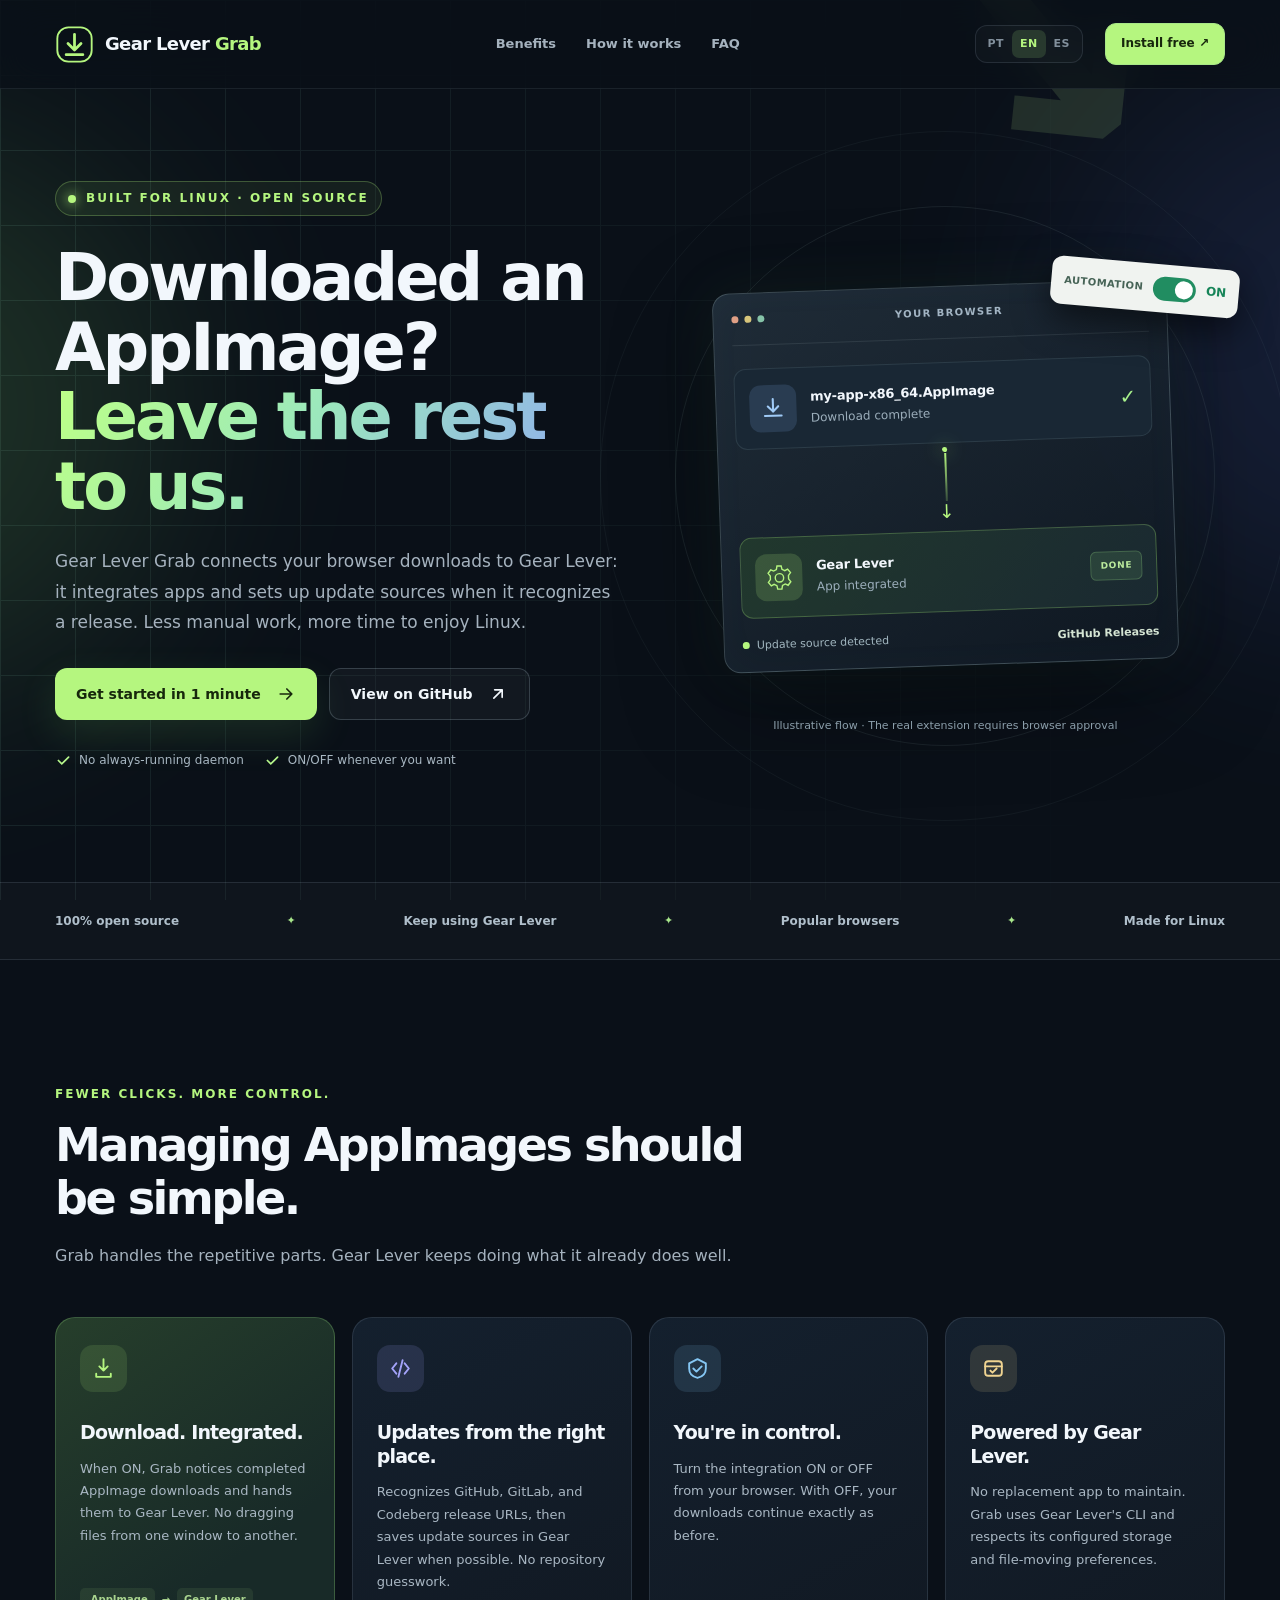
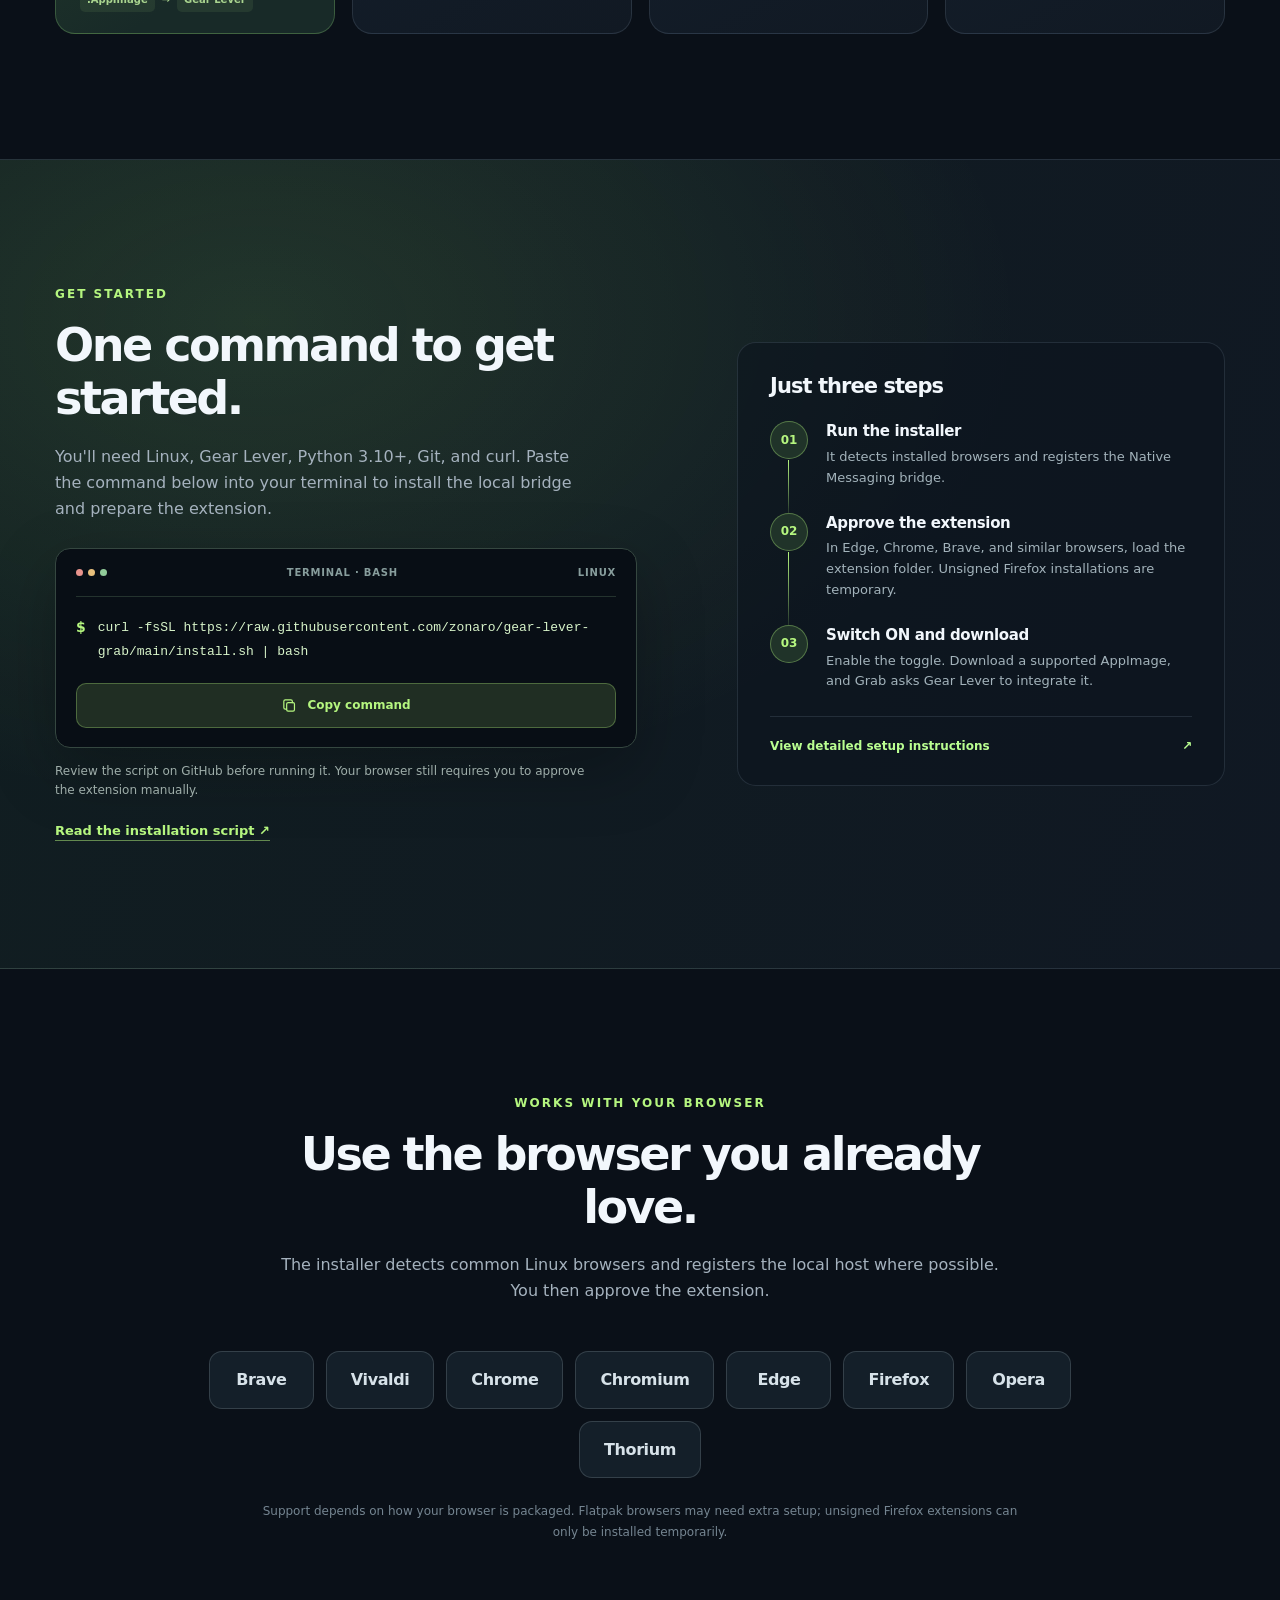
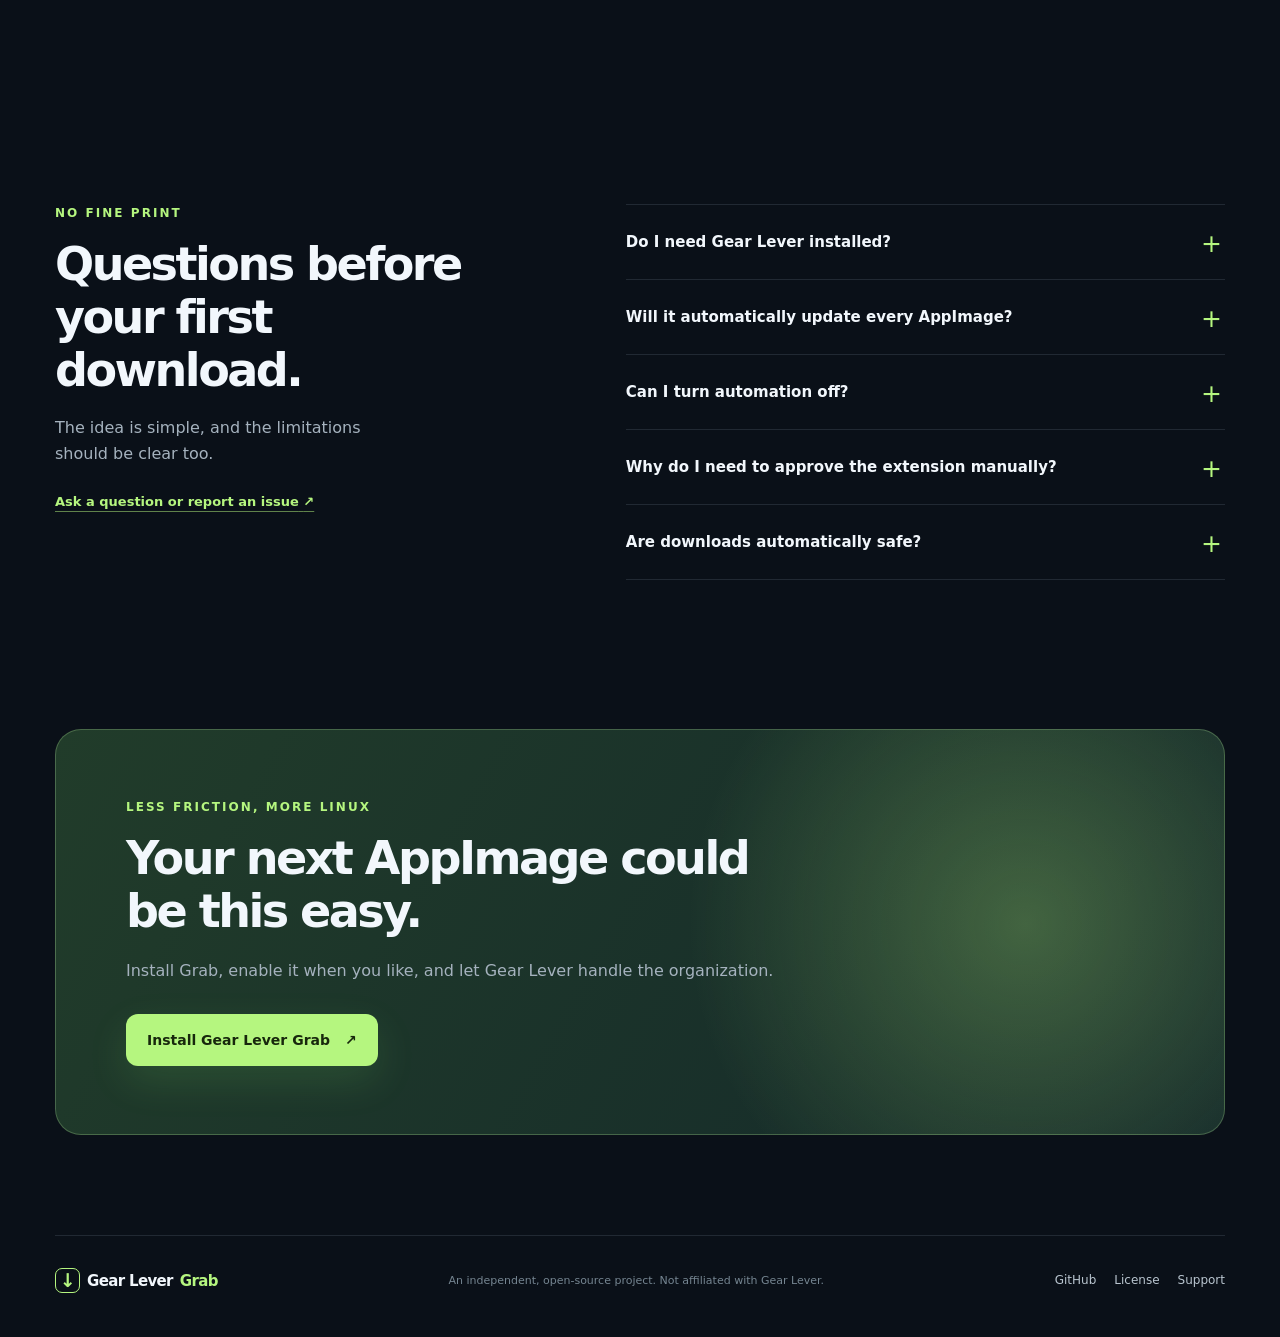
==== docs/index.html @ ebf97e45 "feat(docs): add conversion-focused trilingual landing with vanilla i18n" ====
<!doctype html>
<html lang="pt-BR">
<head>
  <meta charset="utf-8">
  <meta name="viewport" content="width=device-width, initial-scale=1">
  <meta name="theme-color" content="#0a1018">
  <meta name="color-scheme" content="dark">
  <meta name="description" content="Baixe AppImages pelo navegador e integre-as automaticamente ao Gear Lever. Fontes de atualização GitHub, GitLab e Codeberg quando identificadas. Linux, código aberto e controle ON/OFF.">
  <meta property="og:type" content="website">
  <meta property="og:site_name" content="Gear Lever Grab">
  <meta property="og:title" content="Gear Lever Grab — do download à atualização">
  <meta property="og:description" content="Seu navegador e o Gear Lever trabalhando juntos. Instale com um comando e controle a automação com ON/OFF.">
  <meta property="og:url" content="https://zonaro.github.io/gear-lever-grab/">
  <meta name="twitter:card" content="summary">
  <link rel="canonical" href="https://zonaro.github.io/gear-lever-grab/">
  <link rel="alternate" hreflang="pt-BR" href="https://zonaro.github.io/gear-lever-grab/?lang=pt-BR">
  <link rel="alternate" hreflang="en" href="https://zonaro.github.io/gear-lever-grab/?lang=en">
  <link rel="alternate" hreflang="es" href="https://zonaro.github.io/gear-lever-grab/?lang=es">
  <link rel="alternate" hreflang="x-default" href="https://zonaro.github.io/gear-lever-grab/">
  <link rel="icon" href="./assets/favicon.svg" type="image/svg+xml">
  <link rel="stylesheet" href="./assets/styles.css">
  <script defer src="./assets/i18n.js"></script>
  <script defer src="./assets/main.js"></script>
  <title>Gear Lever Grab — do download à atualização</title>
</head>
<body>
  <a class="skip-link" href="#content" data-i18n="a11y.skip">Pular para o conteúdo</a>
  <div class="ambient ambient-one" aria-hidden="true"></div>
  <div class="ambient ambient-two" aria-hidden="true"></div>

  <header class="site-header">
    <div class="shell header-inner">
      <a class="brand" href="#top" aria-label="Gear Lever Grab">
        <span class="brand-mark" aria-hidden="true">
          <svg viewBox="0 0 42 42" fill="none" focusable="false"><rect x="2.5" y="2.5" width="37" height="37" rx="12" stroke="currentColor" stroke-width="2"/><path d="M21 10v17m0 0-7-7m7 7 7-7M12 32h18" stroke="currentColor" stroke-width="3" stroke-linecap="round" stroke-linejoin="round"/></svg>
        </span>
        <span>Gear Lever <strong>Grab</strong></span>
      </a>
      <nav class="desktop-nav" aria-label="Principal" data-i18n-aria="a11y.nav">
        <a href="#benefits" data-i18n="nav.benefits">Benefícios</a>
        <a href="#how" data-i18n="nav.how">Como funciona</a>
        <a href="#faq" data-i18n="nav.faq">Dúvidas</a>
      </nav>
      <div class="header-actions">
        <div class="languages" role="group" aria-label="Idioma" data-i18n-aria="a11y.language">
          <button type="button" data-lang="pt-BR" aria-pressed="true">PT</button>
          <button type="button" data-lang="en" aria-pressed="false">EN</button>
          <button type="button" data-lang="es" aria-pressed="false">ES</button>
        </div>
        <a class="nav-cta" href="#install"><span data-i18n="nav.install">Instalar grátis</span><span aria-hidden="true"> ↗</span></a>
      </div>
    </div>
  </header>

  <main id="content">
    <section class="hero shell" id="top" aria-labelledby="hero-title">
      <div class="hero-copy">
        <div class="eyebrow"><span class="signal" aria-hidden="true"></span><span data-i18n="hero.eyebrow">FEITO PARA LINUX · CÓDIGO ABERTO</span></div>
        <h1 id="hero-title"><span data-i18n="hero.line1">Baixou uma AppImage?</span><span class="gradient-text" data-i18n="hero.line2">Deixa o resto com a gente.</span></h1>
        <p class="hero-description" data-i18n="hero.description">O Gear Lever Grab conecta os downloads do navegador ao Gear Lever: integra seus aplicativos e configura fontes de atualização quando reconhece o release. Menos trabalho manual, mais tempo para usar seu Linux.</p>
        <div class="hero-buttons">
          <a class="button button-primary" href="#install"><span data-i18n="hero.cta">Começar em 1 minuto</span><svg aria-hidden="true" viewBox="0 0 24 24" fill="none"><path d="M5 12h14m-6-6 6 6-6 6" stroke="currentColor" stroke-width="2" stroke-linecap="round" stroke-linejoin="round"/></svg></a>
          <a class="button button-outline" href="https://github.com/zonaro/gear-lever-grab" target="_blank" rel="noopener noreferrer"><span data-i18n="hero.github">Ver no GitHub</span><svg aria-hidden="true" viewBox="0 0 24 24" fill="none"><path d="M7 17 17 7M8 7h9v9" stroke="currentColor" stroke-width="2" stroke-linecap="round" stroke-linejoin="round"/></svg></a>
        </div>
        <div class="hero-notes">
          <span><svg viewBox="0 0 20 20" aria-hidden="true"><path d="m4 10 4 4 8-8" stroke="currentColor" fill="none" stroke-width="2" stroke-linecap="round"/></svg><span data-i18n="hero.note1">Sem daemon permanente</span></span>
          <span><svg viewBox="0 0 20 20" aria-hidden="true"><path d="m4 10 4 4 8-8" stroke="currentColor" fill="none" stroke-width="2" stroke-linecap="round"/></svg><span data-i18n="hero.note2">ON/OFF quando quiser</span></span>
        </div>
      </div>
      <div class="hero-visual" aria-label="Ilustração do fluxo de download para o Gear Lever" data-i18n-aria="visual.label">
        <div class="visual-orbit orbit-a" aria-hidden="true"></div>
        <div class="visual-orbit orbit-b" aria-hidden="true"></div>
        <div class="app-window">
          <div class="window-top">
            <div class="window-dots" aria-hidden="true"><i></i><i></i><i></i></div>
            <span data-i18n="visual.browser">SEU NAVEGADOR</span>
            <span class="window-symbol" aria-hidden="true">↗</span>
          </div>
          <div class="download-tile">
            <div class="tile-icon" aria-hidden="true"><svg viewBox="0 0 24 24" fill="none"><path d="M12 3v12m0 0-5-5m5 5 5-5M4 19h16" stroke="currentColor" stroke-width="2" stroke-linecap="round" stroke-linejoin="round"/></svg></div>
            <div class="tile-copy"><strong>my-app-x86_64.AppImage</strong><span data-i18n="visual.complete">Download concluído</span></div>
            <span class="download-check" aria-hidden="true">✓</span>
          </div>
          <div class="connection" aria-hidden="true"><span class="connection-dot"></span><span class="connection-line"></span><span class="connection-arrow">↓</span></div>
          <div class="gearlever-tile">
            <div class="gear-icon" aria-hidden="true"><svg viewBox="0 0 40 40" fill="none"><path d="M17 3h6l1 5 4 2 4-2 4 5-3 4v5l3 4-4 5-4-2-4 2-1 5h-6l-1-5-4-2-4 2-4-5 3-4v-5l-3-4 4-5 4 2 4-2 1-5Z" stroke="currentColor" stroke-width="2"/><circle cx="20" cy="20" r="6" stroke="currentColor" stroke-width="2"/></svg></div>
            <div class="tile-copy"><strong>Gear Lever</strong><span data-i18n="visual.integrated">Aplicativo integrado</span></div>
            <span class="pill-success" data-i18n="visual.done">PRONTO</span>
          </div>
          <div class="source-row">
            <span class="source-led" aria-hidden="true"></span><span data-i18n="visual.source">Fonte de atualização detectada</span><strong>GitHub Releases</strong>
          </div>
        </div>
        <div class="floating-toggle">
          <span class="toggle-caption" data-i18n="visual.automation">AUTOMAÇÃO</span>
          <span class="toggle-switch" aria-hidden="true"><span></span></span>
          <strong>ON</strong>
        </div>
        <p class="visual-caption" data-i18n="visual.caption">Ilustração do fluxo · A extensão real requer autorização no navegador</p>
      </div>
    </section>

    <section class="trust-strip" aria-label="Características" data-i18n-aria="a11y.highlights">
      <div class="shell trust-inner">
        <span data-i18n="strip.one">100% código aberto</span><i aria-hidden="true">✦</i>
        <span data-i18n="strip.two">Sem substituir o Gear Lever</span><i aria-hidden="true">✦</i>
        <span data-i18n="strip.three">Para navegadores populares</span><i aria-hidden="true">✦</i>
        <span data-i18n="strip.four">Feito para Linux</span>
      </div>
    </section>

    <section class="section shell benefits" id="benefits" aria-labelledby="benefits-title">
      <div class="section-heading">
        <p class="section-tag" data-i18n="benefits.tag">MENOS CLIQUES. MAIS CONTROLE.</p>
        <h2 id="benefits-title" data-i18n="benefits.title">Seu fluxo de AppImages merece ser simples.</h2>
        <p data-i18n="benefits.description">O Grab resolve a parte repetitiva. O Gear Lever continua fazendo o trabalho que já faz bem.</p>
      </div>
      <div class="benefit-grid">
        <article class="feature feature-highlight">
          <div class="feature-icon" aria-hidden="true"><svg viewBox="0 0 24 24" fill="none"><path d="M12 3v11m0 0-4-4m4 4 4-4M5 17v3h14v-3" stroke="currentColor" stroke-width="1.8" stroke-linecap="round" stroke-linejoin="round"/></svg></div>
          <h3 data-i18n="features.download.title">Baixou, integrou.</h3>
          <p data-i18n="features.download.text">Quando está ON, o Grab detecta o fim de um download AppImage e o envia ao Gear Lever. Sem arrastar arquivo de uma janela para outra.</p>
          <div class="feature-decoration" aria-hidden="true"><span>.AppImage</span><span>→</span><span>Gear Lever</span></div>
        </article>
        <article class="feature">
          <div class="feature-icon violet" aria-hidden="true"><svg viewBox="0 0 24 24" fill="none"><path d="M8 7 4 12l4 5m8-10 4 5-4 5M14 4l-4 16" stroke="currentColor" stroke-width="1.8" stroke-linecap="round" stroke-linejoin="round"/></svg></div>
          <h3 data-i18n="features.sources.title">Updates no caminho certo.</h3>
          <p data-i18n="features.sources.text">Reconhece links de releases GitHub, GitLab e Codeberg e registra a fonte no Gear Lever quando possível. Sem adivinhar repositórios.</p>
        </article>
        <article class="feature">
          <div class="feature-icon blue" aria-hidden="true"><svg viewBox="0 0 24 24" fill="none"><path d="M12 3 4 7v5c0 5 3.4 8 8 9 4.6-1 8-4 8-9V7l-8-4Zm-4 9 3 3 5-5" stroke="currentColor" stroke-width="1.8" stroke-linecap="round" stroke-linejoin="round"/></svg></div>
          <h3 data-i18n="features.control.title">Você decide quando.</h3>
          <p data-i18n="features.control.text">Um toggle ON/OFF no navegador liga ou desliga a integração. Com OFF, seus downloads continuam exatamente como antes.</p>
        </article>
        <article class="feature">
          <div class="feature-icon gold" aria-hidden="true"><svg viewBox="0 0 24 24" fill="none"><rect x="4" y="5" width="16" height="14" rx="3" stroke="currentColor" stroke-width="1.8"/><path d="M4 10h16m-11 4 2 2 4-4" stroke="currentColor" stroke-width="1.8" stroke-linecap="round" stroke-linejoin="round"/></svg></div>
          <h3 data-i18n="features.native.title">Aproveita o Gear Lever.</h3>
          <p data-i18n="features.native.text">Nada de substituir o gerenciador. A integração utiliza a CLI existente e respeita as configurações de pasta e movimentação do Gear Lever.</p>
        </article>
      </div>
    </section>

    <section class="section section-install" id="install" aria-labelledby="install-title">
      <div class="shell install-grid">
        <div class="install-copy">
          <p class="section-tag" data-i18n="install.tag">COMECE AGORA</p>
          <h2 id="install-title" data-i18n="install.title">Um comando para começar.</h2>
          <p data-i18n="install.description">Linux, Gear Lever instalado, Python 3.10+, Git e curl. Cole o comando abaixo no terminal para instalar o serviço local e preparar a extensão.</p>
          <div class="terminal" role="group" aria-label="Comando de instalação" data-i18n-aria="install.commandLabel">
            <div class="terminal-top"><span class="terminal-lights" aria-hidden="true"><i></i><i></i><i></i></span><span>Terminal · bash</span><span>Linux</span></div>
            <div class="terminal-command"><span class="prompt" aria-hidden="true">$</span><code id="install-command">curl -fsSL https://raw.githubusercontent.com/zonaro/gear-lever-grab/main/install.sh | bash</code></div>
            <button type="button" id="copy-command" class="copy-button">
              <svg aria-hidden="true" viewBox="0 0 24 24" fill="none"><rect x="8" y="8" width="11" height="12" rx="2" stroke="currentColor" stroke-width="1.7"/><path d="M16 8V6a2 2 0 0 0-2-2H6a2 2 0 0 0-2 2v9a2 2 0 0 0 2 2h2" stroke="currentColor" stroke-width="1.7" stroke-linecap="round"/></svg>
              <span data-i18n="install.copy">Copiar comando</span>
            </button>
          </div>
          <p class="install-note" data-i18n="install.note">Confira o script no GitHub antes de executá-lo. A instalação da extensão no navegador exige confirmação manual.</p>
          <p id="copy-status" class="screen-reader-only" role="status" aria-live="polite"></p>
          <a class="text-link" href="https://github.com/zonaro/gear-lever-grab/blob/main/install.sh" target="_blank" rel="noopener noreferrer"><span data-i18n="install.review">Ler o script de instalação</span><span aria-hidden="true"> ↗</span></a>
        </div>
        <div class="setup-steps" id="how">
          <h3 data-i18n="setup.title">Em três passos</h3>
          <div class="step"><span class="step-number">01</span><div><h4 data-i18n="setup.one.title">Execute o instalador</h4><p data-i18n="setup.one.text">Ele detecta navegadores instalados e registra o serviço Native Messaging.</p></div></div>
          <div class="step"><span class="step-number">02</span><div><h4 data-i18n="setup.two.title">Autorize a extensão</h4><p data-i18n="setup.two.text">No Edge, Chrome, Brave ou similares, carregue a pasta da extensão. No Firefox, a versão sem assinatura é temporária.</p></div></div>
          <div class="step"><span class="step-number">03</span><div><h4 data-i18n="setup.three.title">Ligue o ON e baixe</h4><p data-i18n="setup.three.text">Ative o toggle. Ao baixar uma AppImage compatível, o Grab encaminha a integração ao Gear Lever.</p></div></div>
          <a class="setup-doc-link" href="https://github.com/zonaro/gear-lever-grab#instala%C3%A7%C3%A3o-linux" target="_blank" rel="noopener noreferrer"><span data-i18n="setup.guide">Ver instruções detalhadas</span> <span aria-hidden="true">↗</span></a>
        </div>
      </div>
    </section>

    <section class="section shell browsers" aria-labelledby="browsers-title">
      <div class="section-heading centered">
        <p class="section-tag" data-i18n="browsers.tag">FUNCIONA COM SEU NAVEGADOR</p>
        <h2 id="browsers-title" data-i18n="browsers.title">No navegador que você já usa.</h2>
        <p data-i18n="browsers.description">O instalador detecta navegadores comuns no Linux e registra o host local quando possível. Depois você autoriza a extensão.</p>
      </div>
      <div class="browser-list" aria-label="Navegadores" data-i18n-aria="browsers.list">
        <span>Brave</span><span>Vivaldi</span><span>Chrome</span><span>Chromium</span><span>Edge</span><span>Firefox</span><span>Opera</span><span>Thorium</span>
      </div>
      <p class="browsers-footnote" data-i18n="browsers.note">Compatibilidade depende do empacotamento do navegador. Navegadores Flatpak podem exigir configuração adicional; Firefox sem assinatura requer instalação temporária.</p>
    </section>

    <section class="section shell" id="faq" aria-labelledby="faq-title">
      <div class="faq-layout">
        <div class="faq-heading">
          <p class="section-tag" data-i18n="faq.tag">SEM LETRAS MIÚDAS</p>
          <h2 id="faq-title" data-i18n="faq.title">As dúvidas antes do primeiro download.</h2>
          <p data-i18n="faq.description">A ideia é simples. E as limitações também precisam ficar claras.</p>
          <a class="text-link" href="https://github.com/zonaro/gear-lever-grab/issues" target="_blank" rel="noopener noreferrer"><span data-i18n="faq.issue">Pergunte ou reporte no GitHub</span> <span aria-hidden="true">↗</span></a>
        </div>
        <div class="faq-items">
          <details><summary data-i18n="faq.one.q">Preciso ter o Gear Lever instalado?</summary><p data-i18n="faq.one.a">Sim. O Grab é uma ponte para o Gear Lever, não um substituto. Ele usa a CLI do aplicativo para integrar AppImages e configurar fontes de atualização.</p></details>
          <details><summary data-i18n="faq.two.q">Ele atualiza todos os AppImages sozinho?</summary><p data-i18n="faq.two.a">Não. O Grab registra fontes de atualização quando reconhece a origem; o Gear Lever continua responsável por verificar e aplicar updates. Nem todo download permite identificar uma fonte confiável.</p></details>
          <details><summary data-i18n="faq.three.q">Posso desligar a automação?</summary><p data-i18n="faq.three.a">Sim. O toggle OFF desativa novas integrações automáticas sem interromper nem modificar os downloads do navegador.</p></details>
          <details><summary data-i18n="faq.four.q">Por que preciso autorizar a extensão manualmente?</summary><p data-i18n="faq.four.a">Os navegadores exigem autorização para extensões carregadas localmente. O instalador prepara os arquivos e registra o host, mas não contorna essas proteções.</p></details>
          <details><summary data-i18n="faq.five.q">O download é seguro por padrão?</summary><p data-i18n="faq.five.a">O Grab valida formato e caminho, não executa a AppImage diretamente e só processa downloads HTTPS. Isso não comprova a autenticidade do aplicativo: baixe apenas de fontes confiáveis. O Gear Lever pode ler metadados durante a integração.</p></details>
        </div>
      </div>
    </section>

    <section class="shell closing" aria-labelledby="closing-title">
      <div class="closing-art" aria-hidden="true">↘</div>
      <div class="closing-content"><p class="section-tag" data-i18n="closing.tag">MENOS FRICÇÃO, MAIS LINUX</p><h2 id="closing-title" data-i18n="closing.title">Seu próximo AppImage pode ser muito mais fácil.</h2><p data-i18n="closing.text">Instale o Grab, ative quando quiser e deixe o Gear Lever cuidar da organização.</p><a class="button button-primary" href="#install"><span data-i18n="closing.cta">Instalar Gear Lever Grab</span><span aria-hidden="true">↗</span></a></div>
    </section>
  </main>

  <footer class="footer shell">
    <a class="brand footer-brand" href="#top"><span class="brand-mark mini" aria-hidden="true">↓</span>Gear Lever <strong>Grab</strong></a>
    <p data-i18n="footer.note">Projeto independente e de código aberto. Não é afiliado ao Gear Lever.</p>
    <div class="footer-links"><a href="https://github.com/zonaro/gear-lever-grab" target="_blank" rel="noopener noreferrer">GitHub</a><a href="https://github.com/zonaro/gear-lever-grab/blob/main/LICENSE" target="_blank" rel="noopener noreferrer" data-i18n="footer.license">Licença</a><a href="https://github.com/zonaro/gear-lever-grab/issues" target="_blank" rel="noopener noreferrer" data-i18n="footer.support">Suporte</a></div>
  </footer>
</body>
</html>
---- docs/assets/styles.css ----
/* Gear Lever Grab landing • static, dependency-free, responsive */
:root {
  font-family: Inter, ui-sans-serif, system-ui, -apple-system, BlinkMacSystemFont, "Segoe UI", sans-serif;
  color-scheme: dark;
  --bg: #0a1018; --bg-soft: #0d1520; --panel: #121c28; --panel-2: #17232f;
  --text: #f2f7fc; --muted: #a5b2be; --faint: #758591; --line: rgba(198,222,244,.12);
  --accent: #b5f67f; --accent-ink: #17270c; --violet: #a4a3fa; --blue: #85c7f4;
  --radius: 23px; --max: 1170px;
}
*, *::before, *::after { box-sizing: border-box; }
html { scroll-behavior: smooth; scroll-padding-top: 108px; }
body { margin: 0; min-width: 320px; overflow-x: hidden; background: var(--bg); color: var(--text); line-height: 1.6; }
body::before { content: ""; position: absolute; inset: 0 0 auto 0; height: 900px; pointer-events: none; opacity: .18; background-image: linear-gradient(to right, #5d8b82 1px, transparent 1px), linear-gradient(to bottom, #5d8b82 1px, transparent 1px); background-size: 75px 75px; mask-image: linear-gradient(100deg, #000 0%, transparent 89%); }
button, a { -webkit-tap-highlight-color: transparent; }
button { font: inherit; cursor: pointer; }
a { color: inherit; text-decoration: none; }
a:focus-visible, button:focus-visible, summary:focus-visible { outline: 3px solid var(--accent); outline-offset: 4px; }
::selection { background: #b5f67f; color: #0a1018; }
.shell { width: min(var(--max), calc(100% - 64px)); margin-inline: auto; }
.screen-reader-only { position: absolute!important; width: 1px!important; height: 1px!important; padding: 0!important; margin: -1px!important; overflow: hidden!important; clip: rect(0,0,0,0)!important; white-space: nowrap!important; border: 0!important; }
.skip-link { position: absolute; top: -100px; left: 20px; background: var(--accent); color: var(--accent-ink); padding: 10px 15px; border-radius: 8px; z-index: 100; }
.skip-link:focus { top: 12px; }
.ambient { position: absolute; pointer-events: none; width: 560px; height: 560px; border-radius: 50%; filter: blur(110px); opacity: .13; z-index: 0; }
.ambient-one { background: #98ff80; top: 130px; left: -390px; }
.ambient-two { background: #627cf2; top: 60px; right: -350px; }
.site-header { position: relative; z-index: 20; border-bottom: 1px solid rgba(230,255,255,.08); background: rgba(10,16,24,.76); backdrop-filter: blur(20px); -webkit-backdrop-filter: blur(20px); }
@supports (animation-timeline: scroll()) { .site-header { position: sticky; top: 0; } }
.header-inner { min-height: 88px; display: flex; align-items: center; gap: 25px; }
.brand { display: inline-flex; align-items: center; gap: 11px; white-space: nowrap; font-weight: 700; font-size: 18px; letter-spacing: -.65px; }
.brand strong { color: var(--accent); }
.brand-mark { flex: none; display: inline-grid; place-items: center; width: 39px; height: 39px; color: var(--accent); }
.brand-mark svg { width: 39px; height: 39px; display: block; }
.desktop-nav { display: flex; align-items: center; gap: 30px; margin-left: auto; }
.desktop-nav a { font-size: 13px; color: var(--muted); transition: color .2s; font-weight: 650; }
.desktop-nav a:hover, .footer-links a:hover { color: var(--accent); }
.header-actions { display: flex; align-items: center; gap: 22px; margin-left: auto; }
.languages { display: flex; padding: 4px; border: 1px solid var(--line); border-radius: 12px; background: rgba(255,255,255,.025); }
.languages button { border: none; background: transparent; padding: 5px 8px; color: #82909c; font-size: 11px; font-weight: 800; letter-spacing: .04em; border-radius: 7px; }
.languages button[aria-pressed="true"] { background: #28392e; color: var(--accent); }
.nav-cta { border: 1px solid #a8e787; background: var(--accent); border-radius: 11px; font-size: 12px; font-weight: 800; color: var(--accent-ink); padding: 10px 15px; white-space: nowrap; transition: transform .2s, background .2s; }
.nav-cta:hover, .button-primary:hover { background: #c9ffa4; transform: translateY(-2px); }
.hero { position: relative; z-index: 1; display: grid; grid-template-columns: minmax(0, 1fr) minmax(0, .98fr); align-items: center; min-height: 715px; padding-block: 92px 112px; gap: 40px; }
.hero-copy { max-width: 615px; }
.eyebrow, .section-tag { font-size: 12px; font-weight: 800; letter-spacing: .17em; color: var(--accent); text-transform: uppercase; }
.eyebrow { display: inline-flex; align-items: center; gap: 10px; border: 1px solid rgba(181,246,127,.26); background: rgba(181,246,127,.065); border-radius: 100px; padding: 7px 12px; }
.signal { display: inline-block; width: 8px; height: 8px; border-radius: 100%; background: var(--accent); box-shadow: 0 0 12px var(--accent); }
h1, h2, h3, h4, p { margin-top: 0; }
h1, h2, h3, h4 { line-height: 1.12; letter-spacing: -.045em; }
h1 { margin: 27px 0 25px; max-width: 740px; font-size: clamp(45px, 5.1vw, 76px); font-weight: 850; line-height: 1.065; }
h1 span { display: block; }
.gradient-text { background: linear-gradient(120deg, #bcff88 2%, #9ce9bb 42%, #8ea4f7 97%); background-clip: text; -webkit-background-clip: text; color: transparent; }
.hero-description { max-width: 570px; font-size: 17px; color: var(--muted); line-height: 1.8; }
.hero-buttons { display: flex; flex-wrap: wrap; gap: 12px; margin-top: 30px; }
.button { min-height: 52px; display: inline-flex; justify-content: center; align-items: center; gap: 15px; border-radius: 12px; padding: 12px 21px; font-weight: 800; font-size: 14px; transition: transform .2s, background .2s, border-color .2s; }
.button svg { width: 20px; height: 20px; flex: none; }
.button-primary { color: var(--accent-ink); background: var(--accent); box-shadow: 0 15px 40px rgba(142,255,116,.12); }
.button-outline { border: 1px solid rgba(214,236,255,.19); background: rgba(255,255,255,.035); }
.button-outline:hover { border-color: rgba(181,246,127,.7); transform: translateY(-2px); }
.hero-notes { display: flex; flex-wrap: wrap; align-items: center; gap: 20px; margin-top: 31px; color: #a8b7c2; font-size: 12px; }
.hero-notes > span { display: flex; align-items: center; gap: 7px; }
.hero-notes svg { width: 17px; color: #b6f78c; }

.hero-visual { min-height: 500px; position: relative; display: grid; place-items: center; isolation: isolate; }
.visual-orbit { border: 1px solid rgba(163,190,195,.1); border-radius: 50%; position: absolute; z-index: -1; }
.orbit-a { width: 540px; height: 540px; }
.orbit-b { width: 690px; height: 690px; border-color: rgba(163,190,195,.055); }
.app-window { width: min(100%, 455px); padding: 0 18px 17px; border-radius: 17px; border: 1px solid rgba(196,225,226,.21); background: linear-gradient(150deg, rgba(32,45,57,.97), rgba(15,24,34,.98)); box-shadow: 0 30px 100px rgba(0,0,0,.36), 0 0 60px rgba(98,191,118,.08), inset 0 0 40px rgba(115,166,208,.025); transform: rotate(-2deg); }
.window-top { display: flex; height: 52px; align-items: center; justify-content: space-between; gap: 12px; border-bottom: 1px solid rgba(210,233,237,.1); color: #a3b5c4; font-size: 10px; font-weight: 850; letter-spacing: .14em; }
.window-dots { display: flex; gap: 6px; }
.window-dots i { display: block; width: 7px; height: 7px; border-radius: 50%; background: #627182; }
.window-dots i:first-child { background: #df9f85; }
.window-dots i:nth-child(2) { background: #d7c57b; }
.window-dots i:nth-child(3) { background: #86c3a8; }
.window-symbol { font-size: 16px; color: #889baa; }
.download-tile, .gearlever-tile { display: flex; align-items: center; gap: 14px; border-radius: 12px; background: #192734; border: 1px solid rgba(205,239,246,.10); padding: 16px 14px; margin-top: 23px; }
.tile-icon, .gear-icon { width: 47px; height: 47px; flex: none; display: grid; place-items: center; border-radius: 11px; background: rgba(134,178,243,.15); color: #9fcaf6; }
.tile-icon svg, .gear-icon svg { width: 25px; height: 25px; }
.tile-copy { min-width: 0; flex: 1; }
.tile-copy strong { display: block; white-space: nowrap; overflow: hidden; text-overflow: ellipsis; font-size: 13px; font-weight: 750; letter-spacing: -.02em; }
.tile-copy span { color: #9caebb; font-size: 12px; display: block; margin-top: 2px; }
.download-check { flex: none; color: #a8f28c; font-size: 20px; font-weight: 800; }
.connection { height: 88px; display: flex; align-items: center; justify-content: center; flex-direction: column; gap: 1px; color: var(--accent); }
.connection-dot { width: 5px; height: 5px; border-radius: 100%; background: var(--accent); box-shadow: 0 0 18px var(--accent); animation: pulse 2.5s ease-in-out infinite; }
.connection-line { height: 48px; width: 2px; background: linear-gradient(var(--accent), rgba(179,246,122,.20)); }
.connection-arrow { font-size: 19px; height: 25px; line-height: 1; }
.gearlever-tile { margin: 0; background: linear-gradient(130deg, #21382d, #1a2931); border-color: rgba(181,246,127,.25); }
.gear-icon { background: rgba(183,246,128,.16); color: var(--accent); }
.gear-icon svg { width: 28px; height: 28px; }
.pill-success { color: #bbea9d; background: rgba(151,229,128,.12); border: 1px solid rgba(177,247,149,.2); padding: 6px 9px; border-radius: 6px; font-size: 9px; letter-spacing: .08em; font-weight: 850; }
.source-row { margin: 18px 0 0; display: flex; align-items: center; flex-wrap: wrap; gap: 7px; font-size: 11px; color: #a1b6bf; }
.source-row strong { margin-left: auto; color: #d4e4d3; font-size: 11px; }
.source-led { width: 7px; height: 7px; border-radius: 100%; background: #b5f67f; }
.floating-toggle { display: flex; align-items: center; gap: 10px; position: absolute; top: 37px; right: -14px; transform: rotate(5deg); padding: 12px 13px; border-radius: 11px; background: #f0f3f0; color: #172321; box-shadow: 0 14px 35px #0008; font-size: 12px; }
.toggle-caption { color: #466356; font-size: 10px; letter-spacing: .04em; font-weight: 850; }
.toggle-switch { display: inline-flex; align-items: center; justify-content: flex-end; padding: 3px; width: 43px; height: 24px; border-radius: 99px; background: #218d61; }
.toggle-switch span { width: 18px; height: 18px; border-radius: 50%; background: white; }
.floating-toggle strong { color: #168458; font-size: 12px; }
.visual-caption { position: absolute; bottom: -20px; color: #8b9eaa; font-size: 11px; text-align: center; }

.trust-strip { border-block: 1px solid var(--line); background: rgba(255,255,255,.018); position: relative; }
.trust-inner { min-height: 76px; display: flex; align-items: center; justify-content: space-between; gap: 16px; color: #b0bfcb; font-weight: 750; font-size: 12px; }
.trust-inner i { color: #a8e68b; font-size: 11px; font-style: normal; }

.section { padding-block: 125px; position: relative; }
.section-heading { max-width: 720px; margin-bottom: 48px; }
.section-tag { margin-bottom: 15px; }
.section-heading h2, .install-copy h2, .faq-heading h2, .closing h2 { font-size: clamp(34px, 3.6vw, 51px); line-height: 1.15; margin-bottom: 18px; letter-spacing: -.055em; }
.section-heading > p:last-child, .install-copy > p:not(.section-tag), .faq-heading > p:not(.section-tag), .closing-content > p:not(.section-tag) { color: var(--muted); font-size: 16px; }
.benefit-grid { display: grid; grid-template-columns: repeat(4, minmax(0,1fr)); gap: 17px; }
.feature { min-height: 314px; padding: 27px 24px; border-radius: 20px; background: linear-gradient(151deg, #14202e, #111923); border: 1px solid var(--line); position: relative; overflow: hidden; transition: transform .22s, border-color .22s; }
.feature:hover { transform: translateY(-5px); border-color: rgba(181,246,127,.35); }
.feature-highlight { background: linear-gradient(145deg, #263e2b, #182a28 72%); border-color: rgba(173,255,143,.22); }
.feature-icon { display: grid; place-items: center; width: 47px; height: 47px; border-radius: 13px; background: rgba(181,246,127,.12); color: var(--accent); margin-bottom: 29px; }
.feature-icon svg { width: 25px; height: 25px; }
.feature-icon.violet { color: var(--violet); background: rgba(164,163,250,.14); }
.feature-icon.blue { color: var(--blue); background: rgba(133,199,244,.13); }
.feature-icon.gold { color: #f0d491; background: rgba(240,212,145,.13); }
.feature h3 { font-size: 19px; line-height: 1.25; margin-bottom: 13px; }
.feature p { color: #a9b7c3; font-size: 13px; line-height: 1.72; }
.feature-decoration { position: absolute; left: 24px; bottom: 21px; right: 24px; display: flex; align-items: center; gap: 7px; color: #ceffa9; opacity: .8; font-size: 10px; font-weight: 800; }
.feature-decoration span:first-child, .feature-decoration span:last-child { padding: 4px 7px; border-radius: 5px; background: rgba(182,244,137,.1); }

.section-install { background: radial-gradient(ellipse at 20% 20%, rgba(174,254,123,.11), transparent 53%), linear-gradient(105deg, #111e21, #101823); border-block: 1px solid var(--line); }
.install-grid { display: grid; grid-template-columns: minmax(0,1.05fr) minmax(0,.88fr); gap: 100px; align-items: center; }
.install-copy h2 { margin-bottom: 19px; }
.install-copy > p:not(.section-tag) { max-width: 535px; }
.terminal { margin-top: 27px; background: #080e15; border: 1px solid #354740; border-radius: 15px; box-shadow: 0 22px 65px rgba(0,0,0,.25); padding: 0 20px 19px; }
.terminal-top { display: flex; align-items: center; justify-content: space-between; min-height: 48px; border-bottom: 1px solid #24332e; color: #889e9d; text-transform: uppercase; font-size: 10px; font-weight: 800; letter-spacing: .08em; }
.terminal-lights { display: inline-flex; gap: 5px; }
.terminal-lights i { width: 7px; height: 7px; display: block; border-radius: 100%; background: #798f86; }
.terminal-lights i:first-child { background: #e9948d; }
.terminal-lights i:nth-child(2) { background: #e8c07d; }
.terminal-lights i:last-child { background: #91cb9a; }
.terminal-command { display: flex; gap: 12px; align-items: flex-start; margin: 19px 0 20px; }
.terminal-command code { overflow-wrap: anywhere; color: #d7f3c9; font-size: 13px; font-family: ui-monospace, SFMono-Regular, Consolas, "Liberation Mono", monospace; line-height: 1.8; }
.prompt { color: var(--accent); font-size: 14px; font-weight: 850; }
.copy-button { width: 100%; display: inline-flex; justify-content: center; align-items: center; gap: 9px; min-height: 45px; border: 1px solid rgba(181,246,127,.3); color: var(--accent); background: #202e23; border-radius: 10px; font-size: 12px; font-weight: 800; transition: background .2s; }
.copy-button:hover { background: #30442d; }
.copy-button svg { width: 17px; height: 17px; }
.install-copy > .install-note { font-size: 12px!important; margin-top: 14px; color: #9eada9!important; }
.text-link { display: inline-block; margin-top: 9px; font-size: 13px; font-weight: 750; color: var(--accent); text-decoration: underline; text-decoration-color: rgba(181,246,127,.5); text-underline-offset: 5px; }
.text-link:hover { text-decoration-color: currentColor; }
.setup-steps { padding: 32px 32px 29px; background: rgba(12,20,30,.61); border: 1px solid var(--line); border-radius: 19px; }
.setup-steps h3 { font-size: 21px; margin-bottom: 23px; }
.step { display: flex; align-items: flex-start; gap: 18px; position: relative; padding-bottom: 24px; }
.step:not(:last-of-type)::before { position: absolute; content: ""; left: 18px; top: 39px; bottom: 0; width: 1px; background: linear-gradient(var(--accent), rgba(181,246,127,.14)); }
.step-number { flex: none; display: grid; place-items: center; width: 38px; height: 38px; border: 1px solid rgba(181,246,127,.36); border-radius: 50%; color: var(--accent); font-size: 12px; font-weight: 850; background: #203329; }
.step h4 { font-size: 15px; letter-spacing: -.025em; margin: 2px 0 7px; }
.step p { font-size: 13px; color: #a3b3bb; margin-bottom: 0; }
.setup-doc-link { border-top: 1px solid var(--line); display: flex; justify-content: space-between; padding-top: 20px; color: #baff91; font-size: 12px; font-weight: 800; }
.setup-doc-link:hover { color: white; }

.browsers { text-align: center; }
.section-heading.centered { margin-inline: auto; }
.browser-list { display: flex; justify-content: center; gap: 12px; flex-wrap: wrap; max-width: 970px; margin: 0 auto 23px; }
.browser-list span { border: 1px solid rgba(219,234,240,.16); background: #141f29; border-radius: 13px; padding: 15px 24px; min-width: 105px; font-weight: 780; color: #d7e2e9; letter-spacing: -.025em; }
.browsers-footnote { max-width: 760px; color: var(--faint); font-size: 12px; line-height: 1.7; margin-inline: auto; }
.faq-layout { display: grid; grid-template-columns: .88fr 1.12fr; gap: 100px; }
.faq-heading h2 { max-width: 480px; }
.faq-heading > p:not(.section-tag) { max-width: 360px; }
.faq-items { border-top: 1px solid var(--line); }
.faq-items details { border-bottom: 1px solid var(--line); }
.faq-items summary { list-style: none; cursor: pointer; position: relative; padding: 25px 36px 25px 0; font-weight: 740; font-size: 15px; }
.faq-items summary::-webkit-details-marker { display: none; }
.faq-items summary::after { content: "+"; position: absolute; top: 19px; right: 3px; font-size: 25px; font-weight: 300; color: var(--accent); }
.faq-items details[open] summary::after { content: "−"; }
.faq-items details p { margin: 0; padding: 0 34px 23px 0; font-size: 13px; line-height: 1.8; color: #a9b7c4; }

.closing { margin-block: 24px 100px; overflow: hidden; padding: 68px 70px; border-radius: 26px; background: radial-gradient(circle at 83% 48%, rgba(184,247,125,.27), transparent 34%), linear-gradient(120deg, #213c2a, #14292a); border: 1px solid rgba(191,247,159,.25); }
.closing-content { max-width: 650px; position: relative; z-index: 1; }
.closing h2 { margin-bottom: 20px; }
.closing .button { margin-top: 14px; }
.closing-art { position: absolute; right: 110px; top: -135px; font-size: 340px; line-height: 1; color: rgba(194,255,147,.12); font-weight: 800; transform: rotate(6deg); }
.footer { border-top: 1px solid var(--line); display: flex; gap: 26px; justify-content: space-between; align-items: center; padding-block: 32px 44px; flex-wrap: wrap; }
.footer-brand { font-size: 15px; gap: 7px; }
.brand-mark.mini { width: 25px; height: 25px; border: 1.5px solid var(--accent); border-radius: 7px; display: grid; place-items: center; font-size: 19px; line-height: 1; }
.footer p { color: var(--faint); font-size: 11px; max-width: 390px; margin: 0; }
.footer-links { display: flex; gap: 18px; font-size: 12px; color: #b9c5cf; }

@keyframes pulse { 0%,100% { opacity: .5; box-shadow: 0 0 6px var(--accent); } 50% { opacity: 1; box-shadow: 0 0 20px var(--accent); } }
@media (max-width: 1140px) {
  .desktop-nav { gap: 16px; }
  .header-actions { gap: 13px; }
  .hero { grid-template-columns: 1fr .95fr; gap: 24px; }
  h1 { font-size: clamp(46px, 5.4vw, 67px); }
  .feature { padding: 26px 19px; }
  .install-grid, .faq-layout { gap: 50px; }
}
@media (max-width: 960px) {
  .shell { width: min(var(--max), calc(100% - 40px)); }
  .desktop-nav { display: none; }
  .hero { min-height: auto; padding-block: 75px 80px; grid-template-columns: 1fr; gap: 40px; }
  .hero-copy { max-width: 790px; }
  h1 { max-width: 720px; font-size: clamp(48px, 7vw, 78px); }
  .hero-visual { width: min(100%, 650px); margin: auto; min-height: 520px; }
  .benefit-grid { grid-template-columns: repeat(2,1fr); }
  .feature { min-height: 280px; }
  .install-grid, .faq-layout { gap: 42px; }
  .trust-inner { flex-wrap: wrap; justify-content: center; padding-block: 22px; }
}
@media (max-width: 670px) {
  .shell { width: calc(100% - 32px); }
  .header-inner { min-height: 72px; gap: 10px; }
  .brand { font-size: 15px; gap: 6px; }
  .brand-mark, .brand-mark svg { width: 32px; height: 32px; }
  .header-actions { margin-left: auto; gap: 6px; }
  .languages { padding: 2px; }
  .languages button { padding: 6px 6px; font-size: 10px; }
  .nav-cta { display: none; }
  .hero { padding-block: 62px 82px; gap: 35px; }
  h1 { font-size: clamp(43px, 10.6vw, 67px); margin-block: 25px 20px; }
  .hero-description { font-size: 15px; }
  .hero-buttons { display: grid; grid-template-columns: 1fr; gap: 10px; }
  .button { width: 100%; }
  .hero-notes { gap: 11px 18px; }
  .hero-visual { min-height: 440px; padding-inline: 14px; }
  .app-window { transform: rotate(-1deg); padding-inline: 12px; }
  .floating-toggle { top: -5px; right: 0; transform: rotate(4deg) scale(.85); transform-origin: top right; }
  .source-row strong { width: 100%; margin-left: 16px; }
  .visual-caption { bottom: -25px; }
  .trust-inner { gap: 9px 13px; font-size: 10px; }
  .trust-inner i:nth-of-type(2) { display: none; }
  .section { padding-block: 83px; }
  .section-heading { margin-bottom: 35px; }
  .section-heading h2, .install-copy h2, .faq-heading h2, .closing h2 { font-size: clamp(31px, 8vw, 45px); }
  .section-heading > p:last-child { font-size: 14px; }
  .benefit-grid { grid-template-columns: 1fr; gap: 12px; }
  .feature { min-height: auto; padding: 23px; }
  .feature-highlight { padding-bottom: 70px; }
  .feature-icon { margin-bottom: 20px; }
  .install-grid, .faq-layout { grid-template-columns: 1fr; gap: 40px; }
  .terminal { padding-inline: 14px; }
  .terminal-command code { font-size: 11px; }
  .setup-steps { padding: 25px 18px; }
  .browser-list { gap: 9px; }
  .browser-list span { min-width: 98px; padding: 12px; font-size: 13px; }
  .faq-items summary { font-size: 14px; }
  .closing { margin-block: 0 80px; padding: 42px 25px; }
  .closing-art { right: -24px; top: -80px; font-size: 210px; }
  .footer { flex-direction: column; align-items: flex-start; gap: 14px; }
}
@media (prefers-reduced-motion: reduce) {
  html { scroll-behavior: auto; }
  *, *::before, *::after { animation: none!important; transition: none!important; }
}
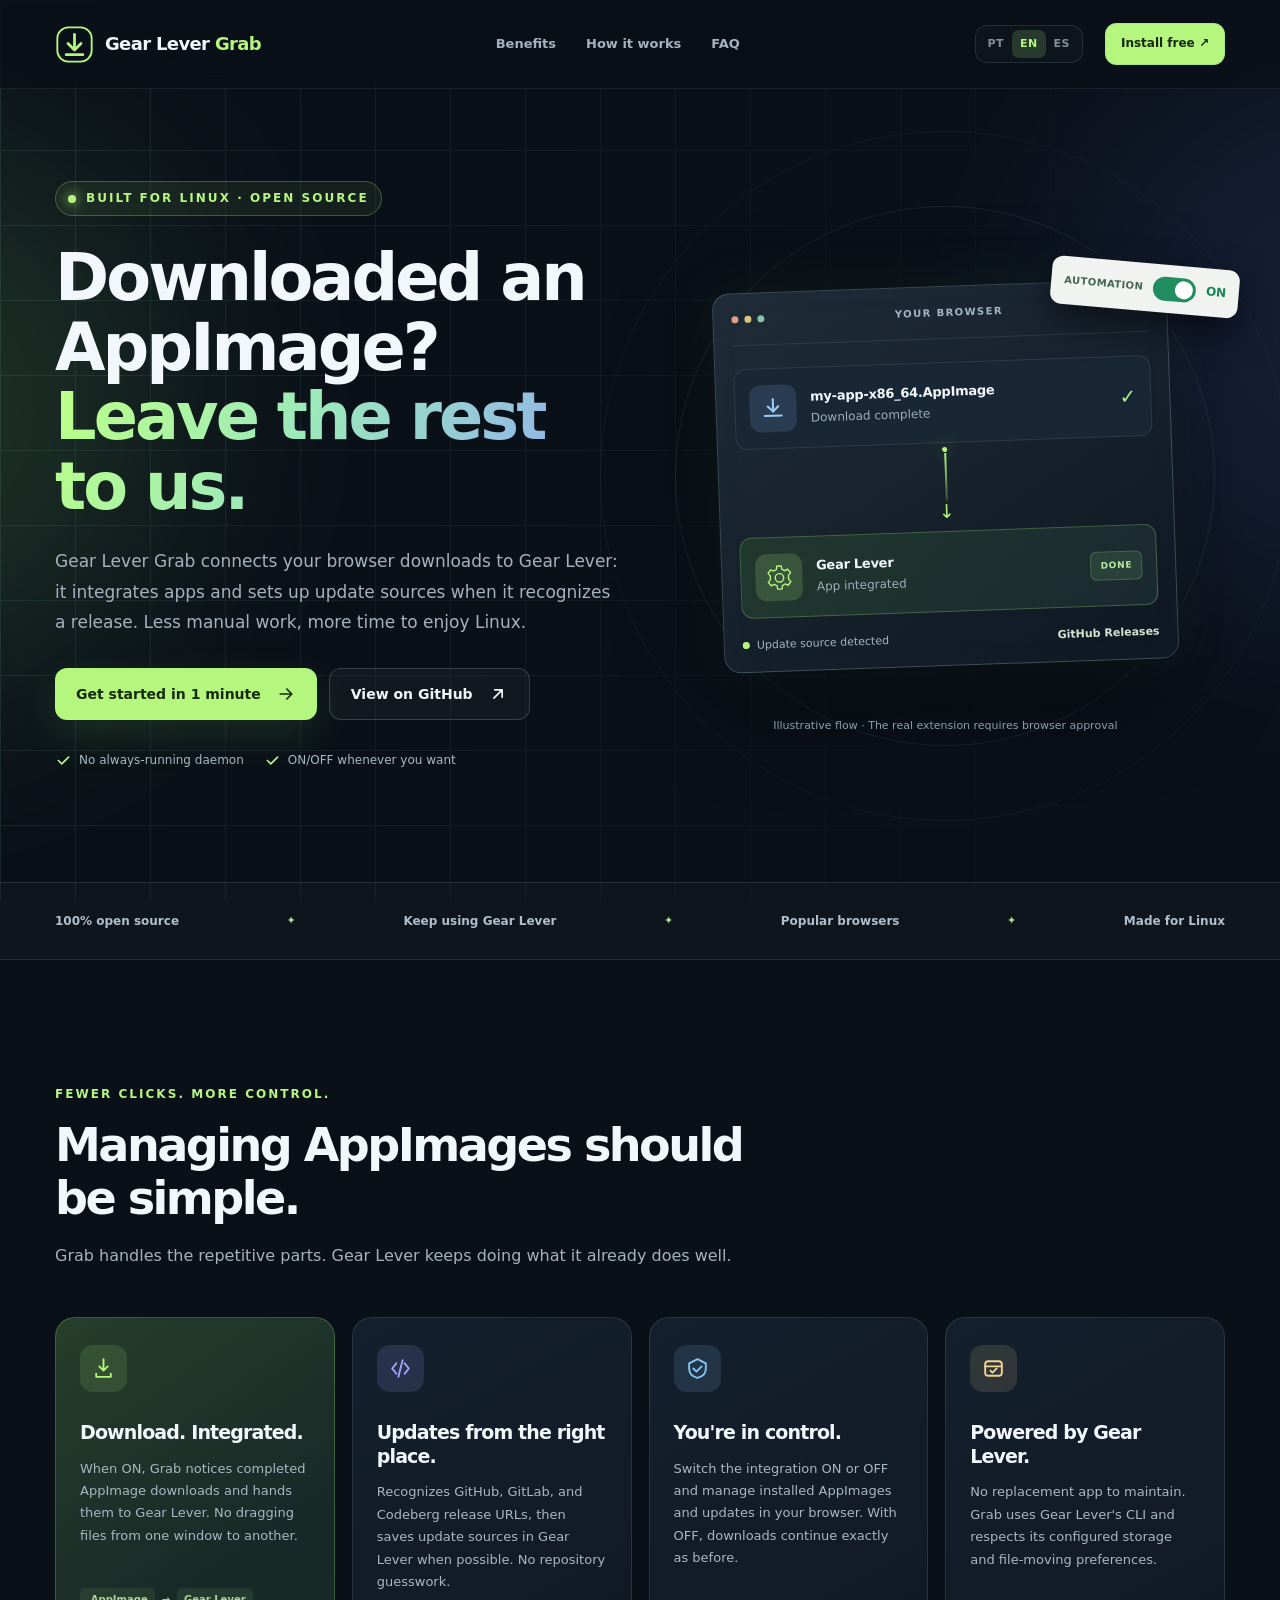
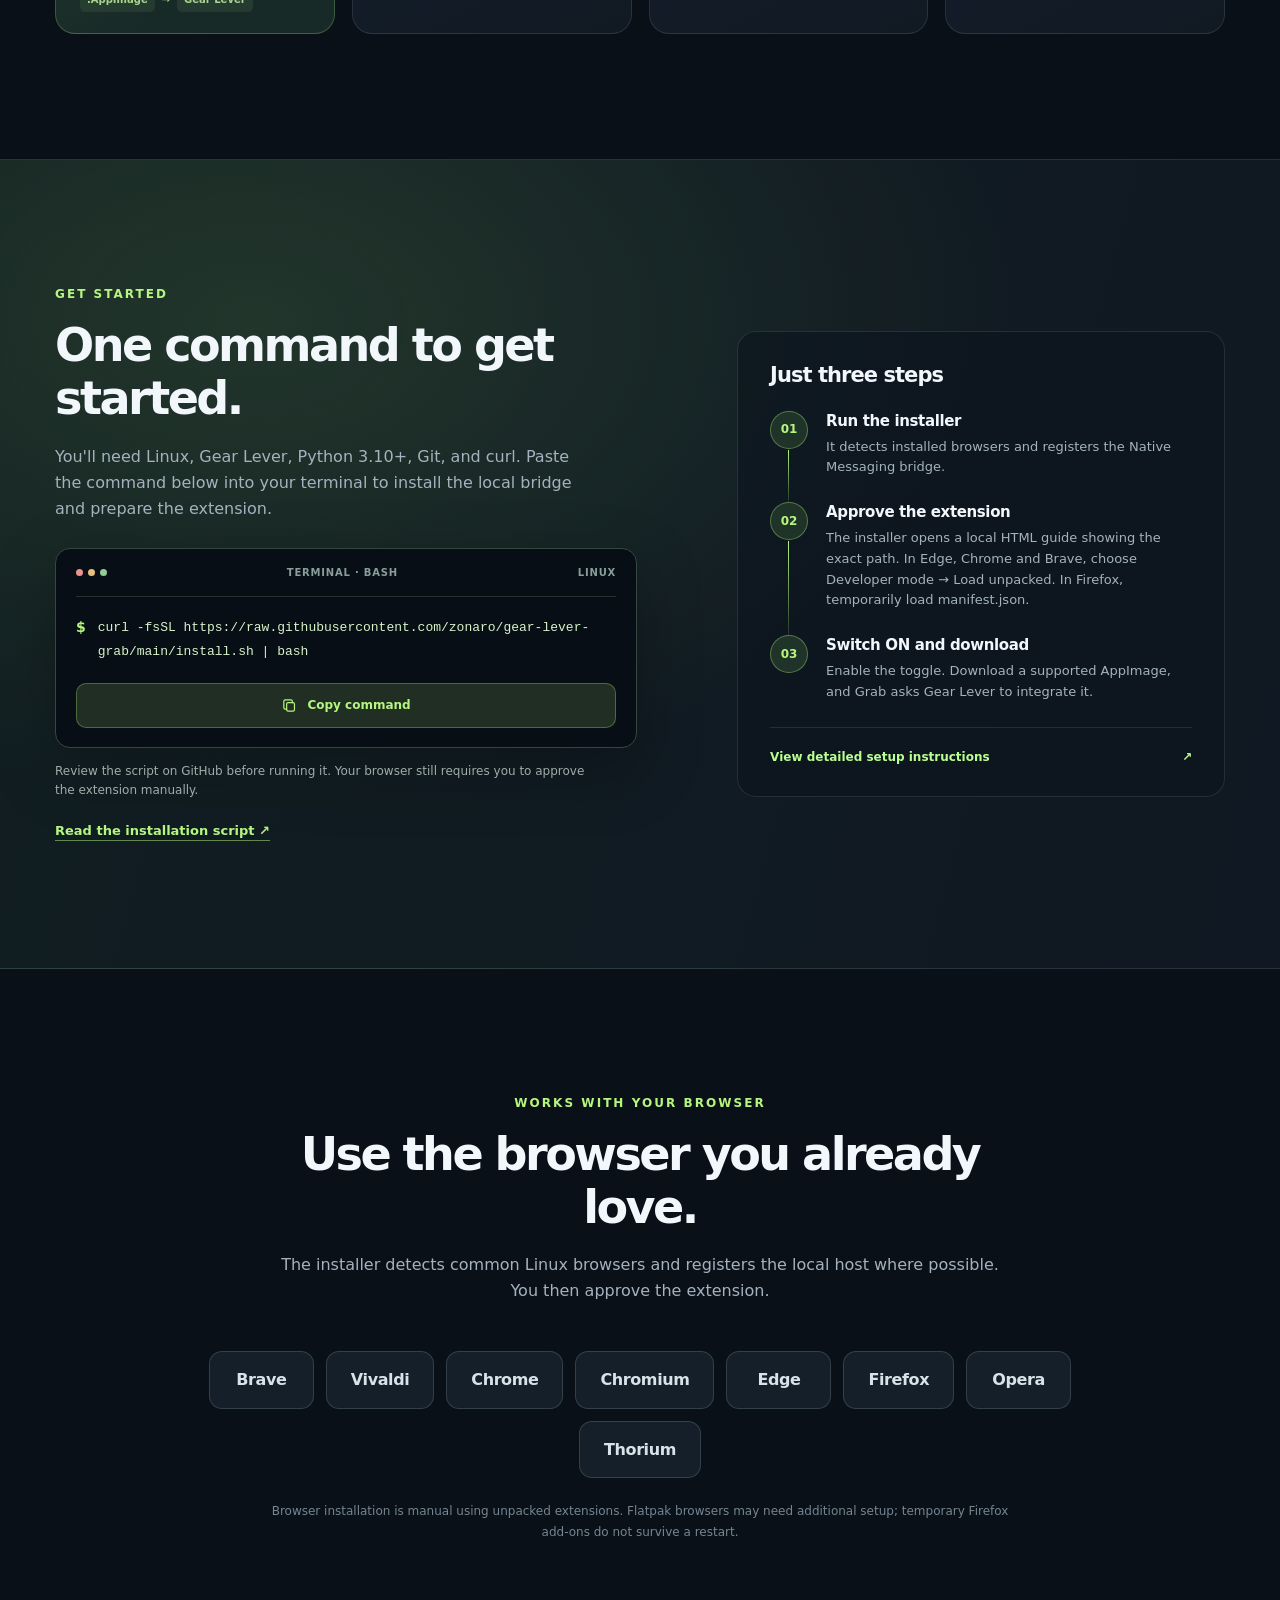
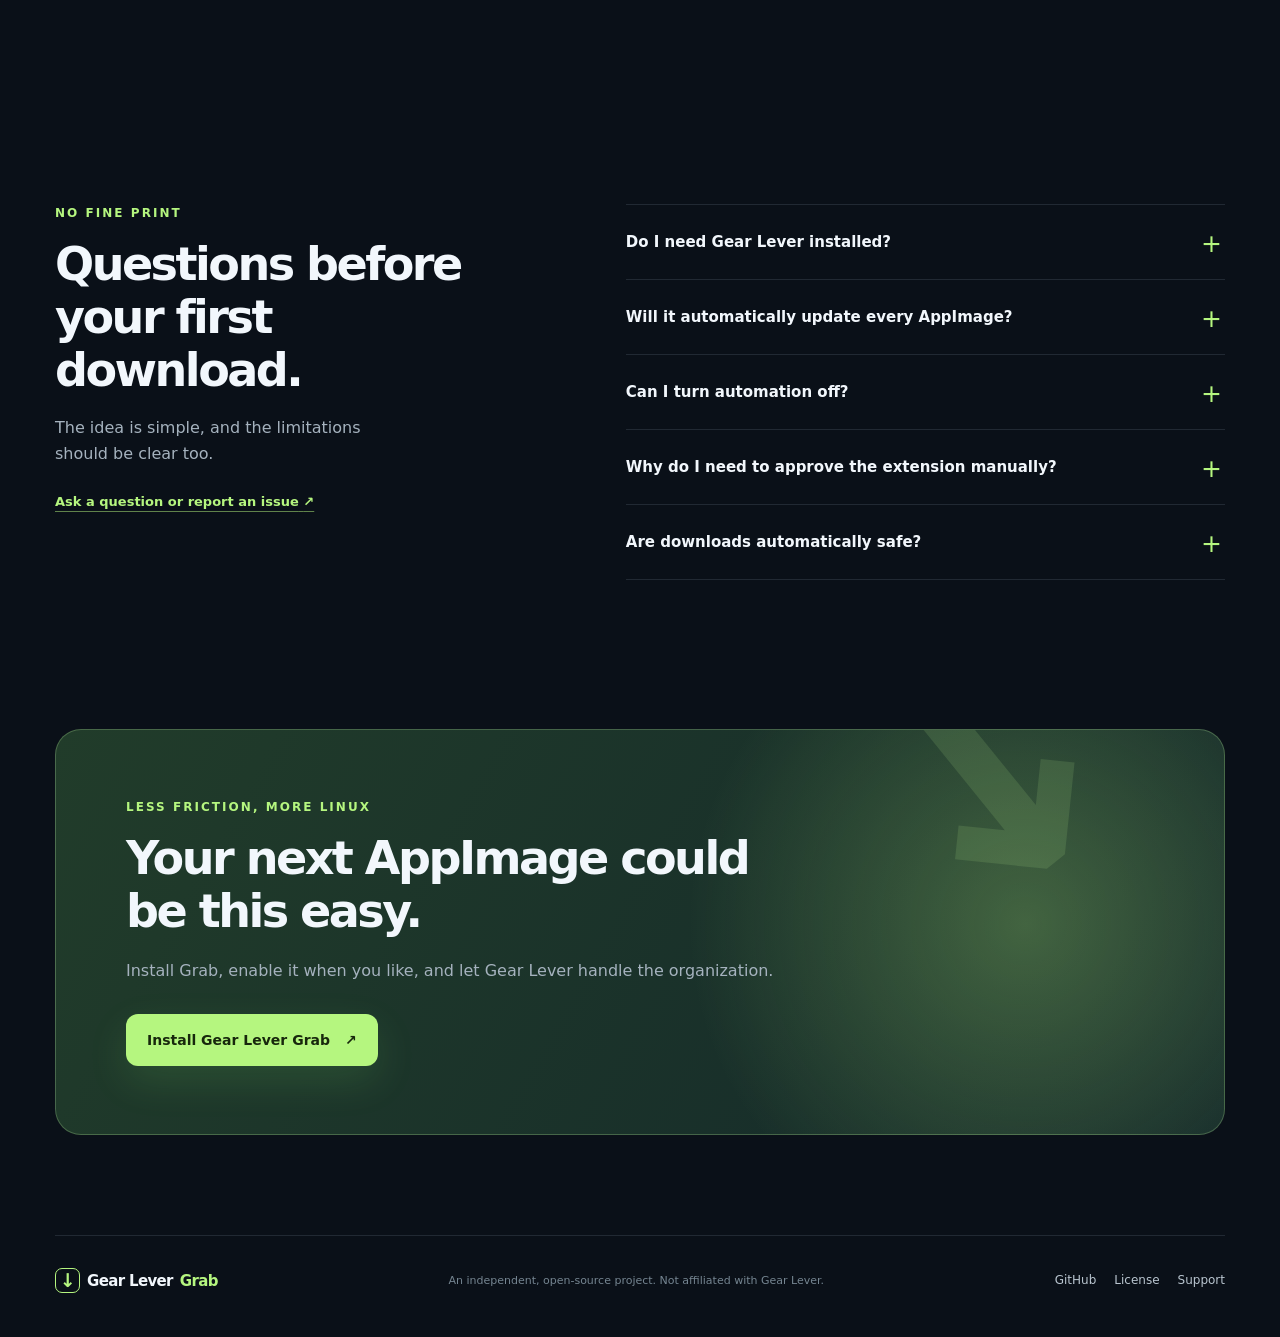
==== commit 5051a0ba: "feat(installer): unpacked-only extensions and local multilingual setup guide" ====
--- a/docs/index.html
+++ b/docs/index.html
@@ -161,7 +161,7 @@
         <div class="setup-steps" id="how">
           <h3 data-i18n="setup.title">Em três passos</h3>
           <div class="step"><span class="step-number">01</span><div><h4 data-i18n="setup.one.title">Execute o instalador</h4><p data-i18n="setup.one.text">Ele detecta navegadores instalados e registra o serviço Native Messaging.</p></div></div>
-          <div class="step"><span class="step-number">02</span><div><h4 data-i18n="setup.two.title">Autorize a extensão</h4><p data-i18n="setup.two.text">No Edge, Chrome, Brave ou similares, carregue a pasta da extensão. No Firefox, a versão sem assinatura é temporária.</p></div></div>
+          <div class="step"><span class="step-number">02</span><div><h4 data-i18n="setup.two.title">Autorize a extensão</h4><p data-i18n="setup.two.text">O instalador abre um guia HTML com o caminho exato da extensão. Autorize o carregamento manual em seu navegador.</p></div></div>
           <div class="step"><span class="step-number">03</span><div><h4 data-i18n="setup.three.title">Ligue o ON e baixe</h4><p data-i18n="setup.three.text">Ative o toggle. Ao baixar uma AppImage compatível, o Grab encaminha a integração ao Gear Lever.</p></div></div>
           <a class="setup-doc-link" href="https://github.com/zonaro/gear-lever-grab#instala%C3%A7%C3%A3o-linux" target="_blank" rel="noopener noreferrer"><span data-i18n="setup.guide">Ver instruções detalhadas</span> <span aria-hidden="true">↗</span></a>
         </div>
--- a/docs/assets/styles.css
+++ b/docs/assets/styles.css
@@ -23,8 +23,7 @@
 .ambient { position: absolute; pointer-events: none; width: 560px; height: 560px; border-radius: 50%; filter: blur(110px); opacity: .13; z-index: 0; }
 .ambient-one { background: #98ff80; top: 130px; left: -390px; }
 .ambient-two { background: #627cf2; top: 60px; right: -350px; }
-.site-header { position: relative; z-index: 20; border-bottom: 1px solid rgba(230,255,255,.08); background: rgba(10,16,24,.76); backdrop-filter: blur(20px); -webkit-backdrop-filter: blur(20px); }
-@supports (animation-timeline: scroll()) { .site-header { position: sticky; top: 0; } }
+.site-header { position: sticky; top: 0; z-index: 20; border-bottom: 1px solid rgba(230,255,255,.08); background: rgba(10,16,24,.76); backdrop-filter: blur(20px); -webkit-backdrop-filter: blur(20px); }
 .header-inner { min-height: 88px; display: flex; align-items: center; gap: 25px; }
 .brand { display: inline-flex; align-items: center; gap: 11px; white-space: nowrap; font-weight: 700; font-size: 18px; letter-spacing: -.65px; }
 .brand strong { color: var(--accent); }
@@ -166,7 +165,7 @@
 .faq-items details[open] summary::after { content: "−"; }
 .faq-items details p { margin: 0; padding: 0 34px 23px 0; font-size: 13px; line-height: 1.8; color: #a9b7c4; }
 
-.closing { margin-block: 24px 100px; overflow: hidden; padding: 68px 70px; border-radius: 26px; background: radial-gradient(circle at 83% 48%, rgba(184,247,125,.27), transparent 34%), linear-gradient(120deg, #213c2a, #14292a); border: 1px solid rgba(191,247,159,.25); }
+.closing { position: relative; margin-block: 24px 100px; overflow: hidden; padding: 68px 70px; border-radius: 26px; background: radial-gradient(circle at 83% 48%, rgba(184,247,125,.27), transparent 34%), linear-gradient(120deg, #213c2a, #14292a); border: 1px solid rgba(191,247,159,.25); }
 .closing-content { max-width: 650px; position: relative; z-index: 1; }
 .closing h2 { margin-bottom: 20px; }
 .closing .button { margin-top: 14px; }
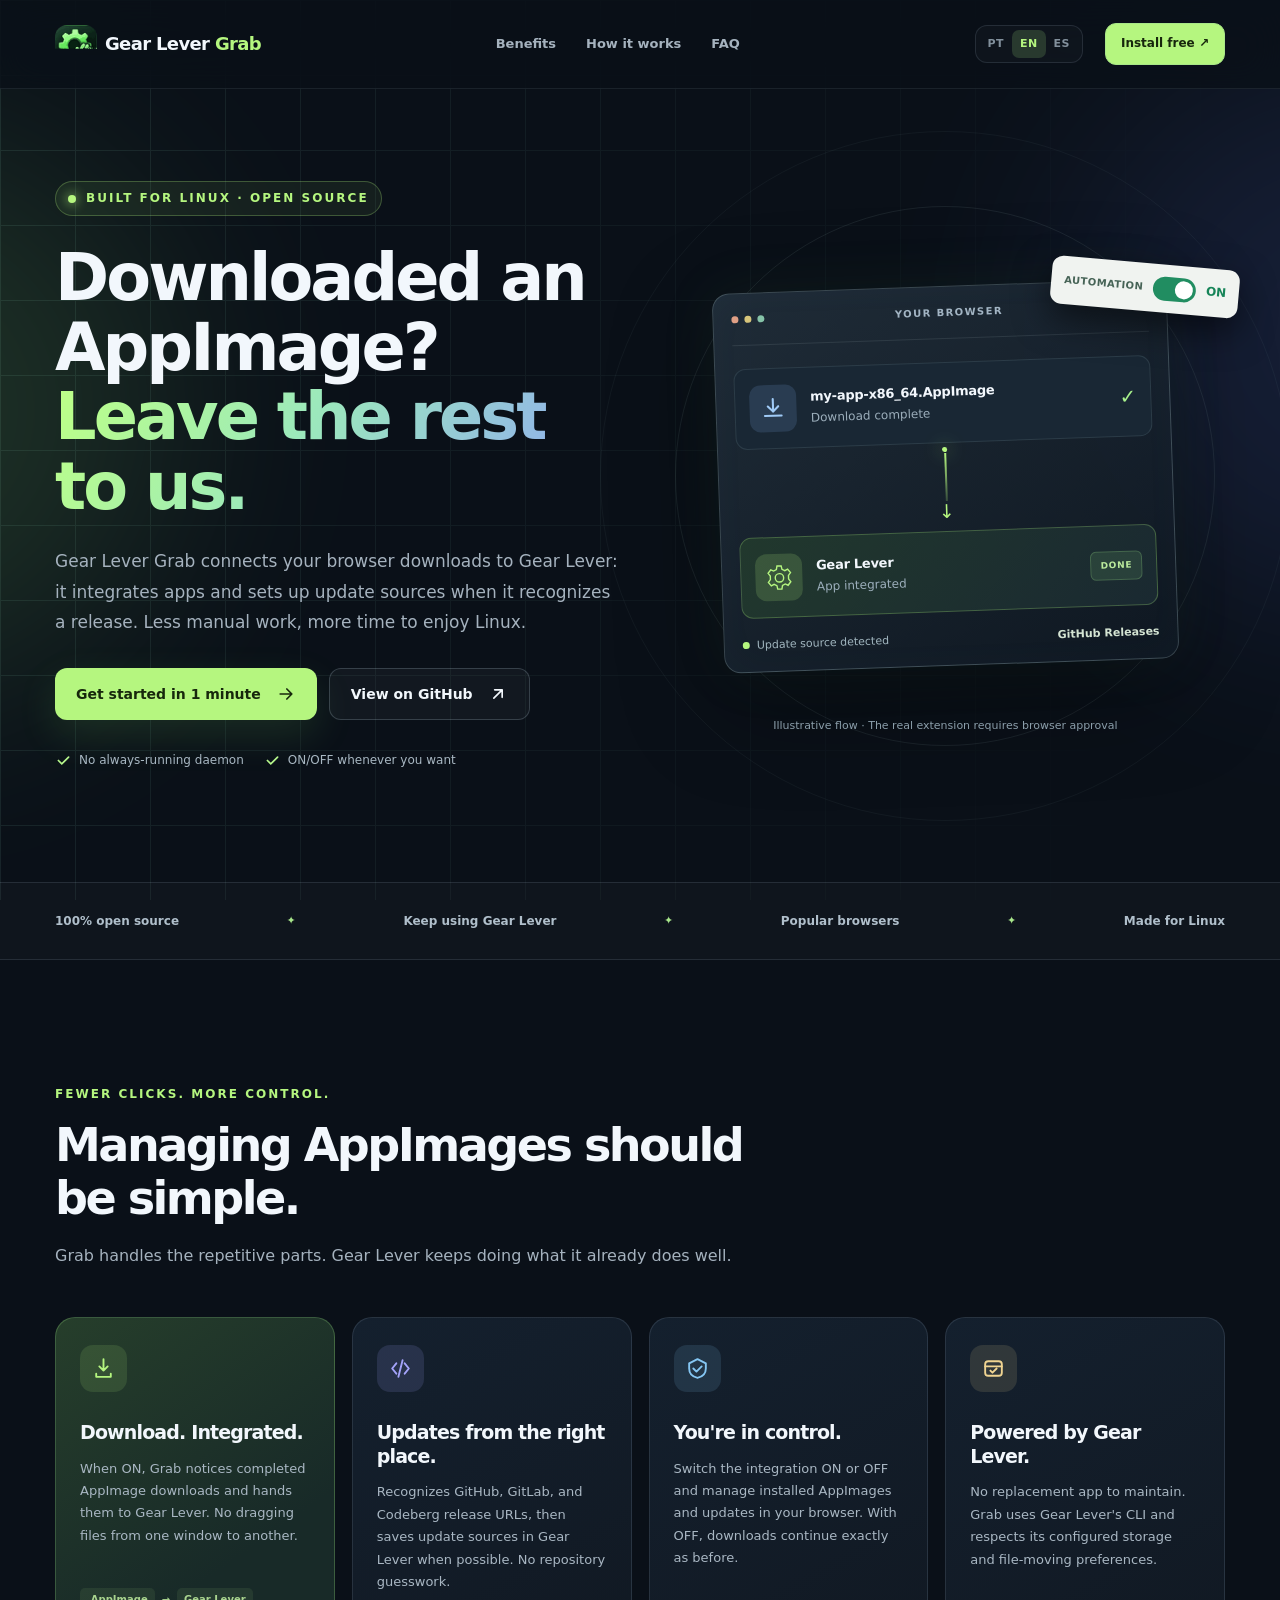
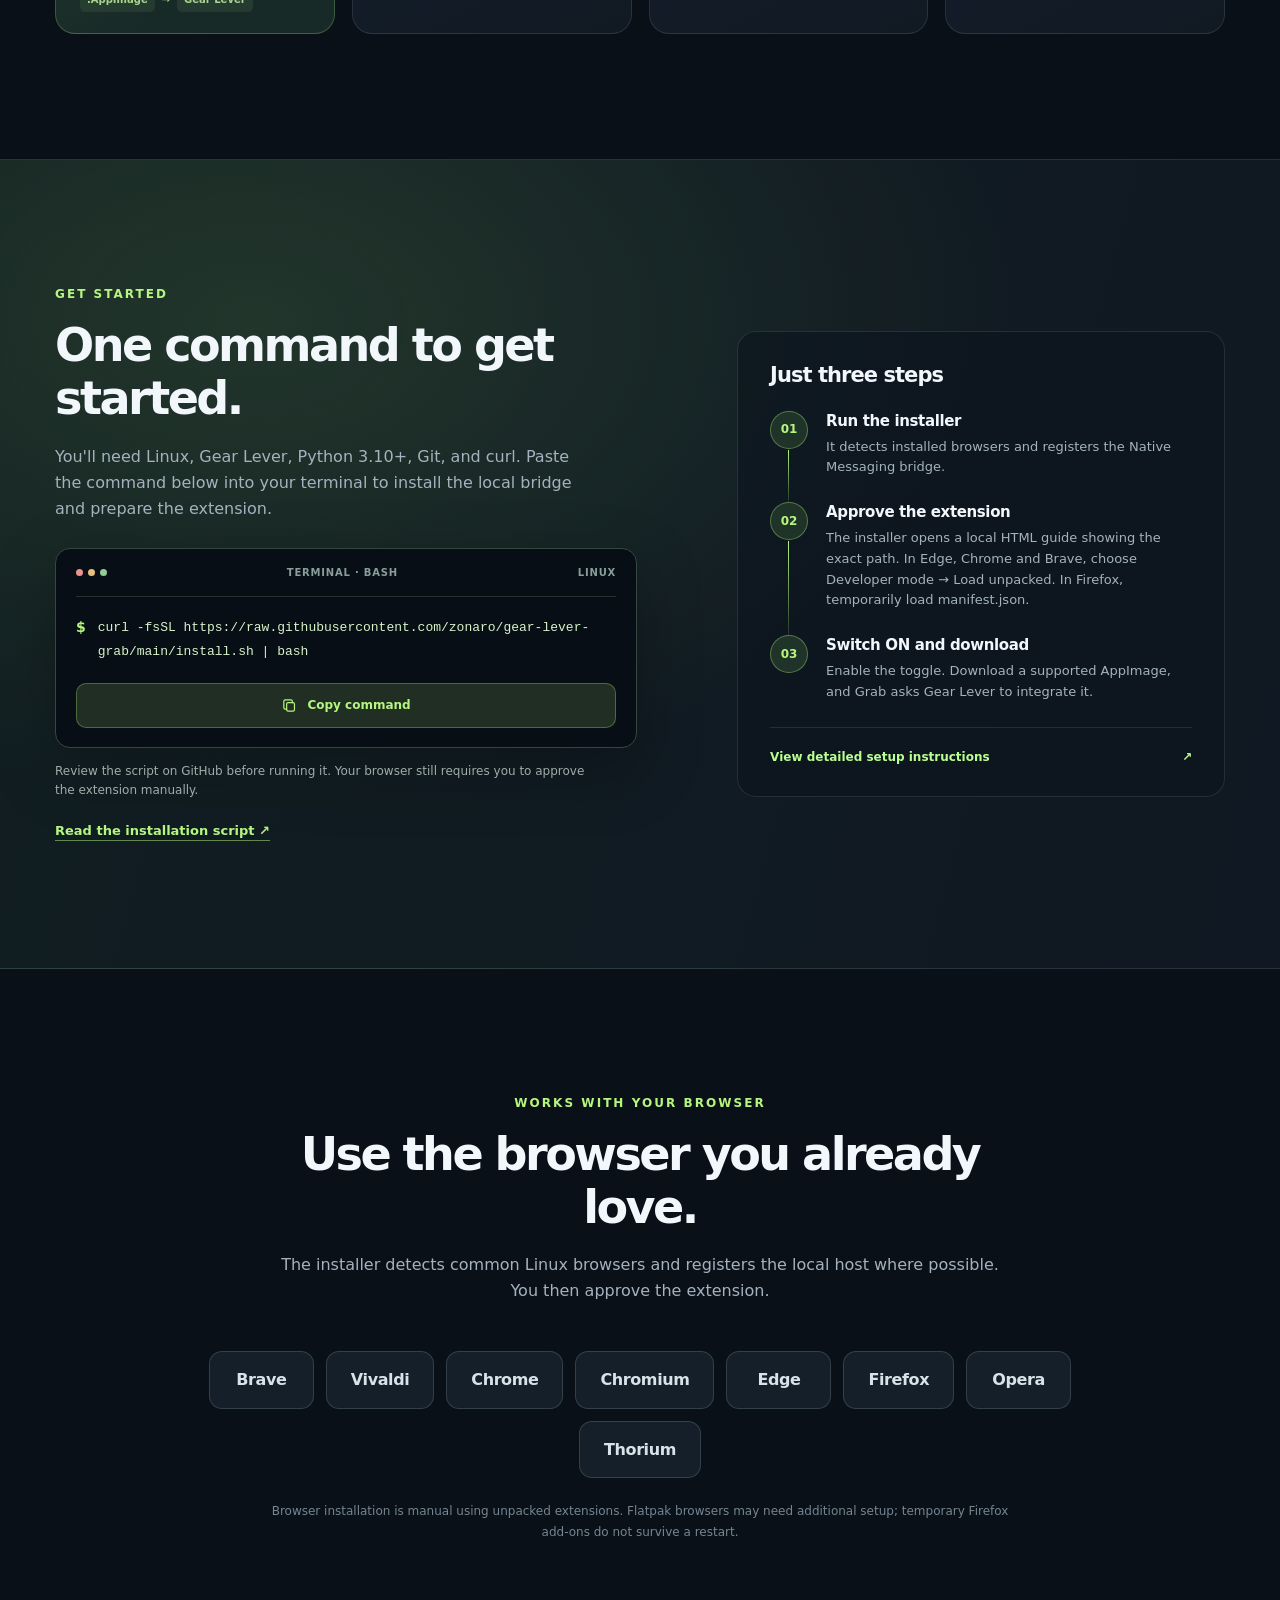
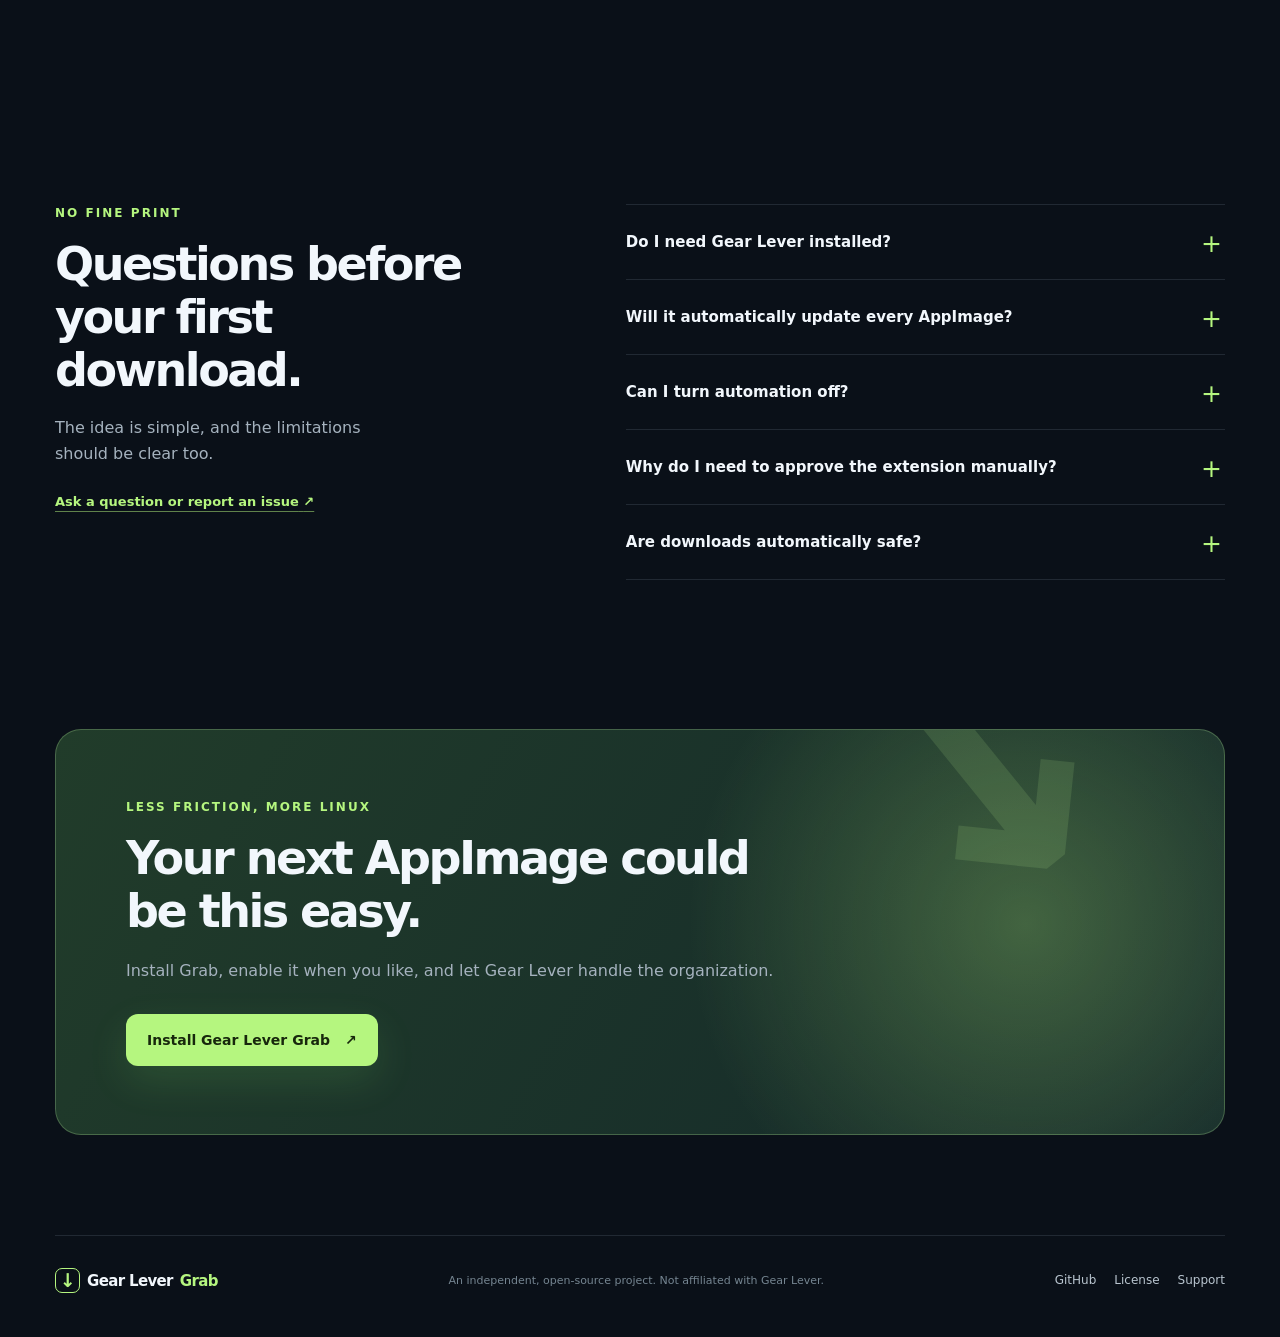
==== commit 4d415b8c: "feat: notify confirmed AppImage imports, add green glove icon and link installer" ====
--- a/docs/index.html
+++ b/docs/index.html
@@ -17,7 +17,7 @@
   <link rel="alternate" hreflang="en" href="https://zonaro.github.io/gear-lever-grab/?lang=en">
   <link rel="alternate" hreflang="es" href="https://zonaro.github.io/gear-lever-grab/?lang=es">
   <link rel="alternate" hreflang="x-default" href="https://zonaro.github.io/gear-lever-grab/">
-  <link rel="icon" href="./assets/favicon.svg" type="image/svg+xml">
+  <link rel="icon" href="./assets/favicon.png" type="image/png">
   <link rel="stylesheet" href="./assets/styles.css">
   <script defer src="./assets/i18n.js"></script>
   <script defer src="./assets/main.js"></script>
@@ -31,9 +31,7 @@
   <header class="site-header">
     <div class="shell header-inner">
       <a class="brand" href="#top" aria-label="Gear Lever Grab">
-        <span class="brand-mark" aria-hidden="true">
-          <svg viewBox="0 0 42 42" fill="none" focusable="false"><rect x="2.5" y="2.5" width="37" height="37" rx="12" stroke="currentColor" stroke-width="2"/><path d="M21 10v17m0 0-7-7m7 7 7-7M12 32h18" stroke="currentColor" stroke-width="3" stroke-linecap="round" stroke-linejoin="round"/></svg>
-        </span>
+        <span class="brand-mark" aria-hidden="true"><img src="./assets/favicon.png" alt="" width="42" height="42"></span>
         <span>Gear Lever <strong>Grab</strong></span>
       </a>
       <nav class="desktop-nav" aria-label="Principal" data-i18n-aria="a11y.nav">
--- a/docs/assets/styles.css
+++ b/docs/assets/styles.css
@@ -242,3 +242,5 @@
   html { scroll-behavior: auto; }
   *, *::before, *::after { animation: none!important; transition: none!important; }
 }
+
+.brand-mark img{display:block;object-fit:contain;border-radius:12px}
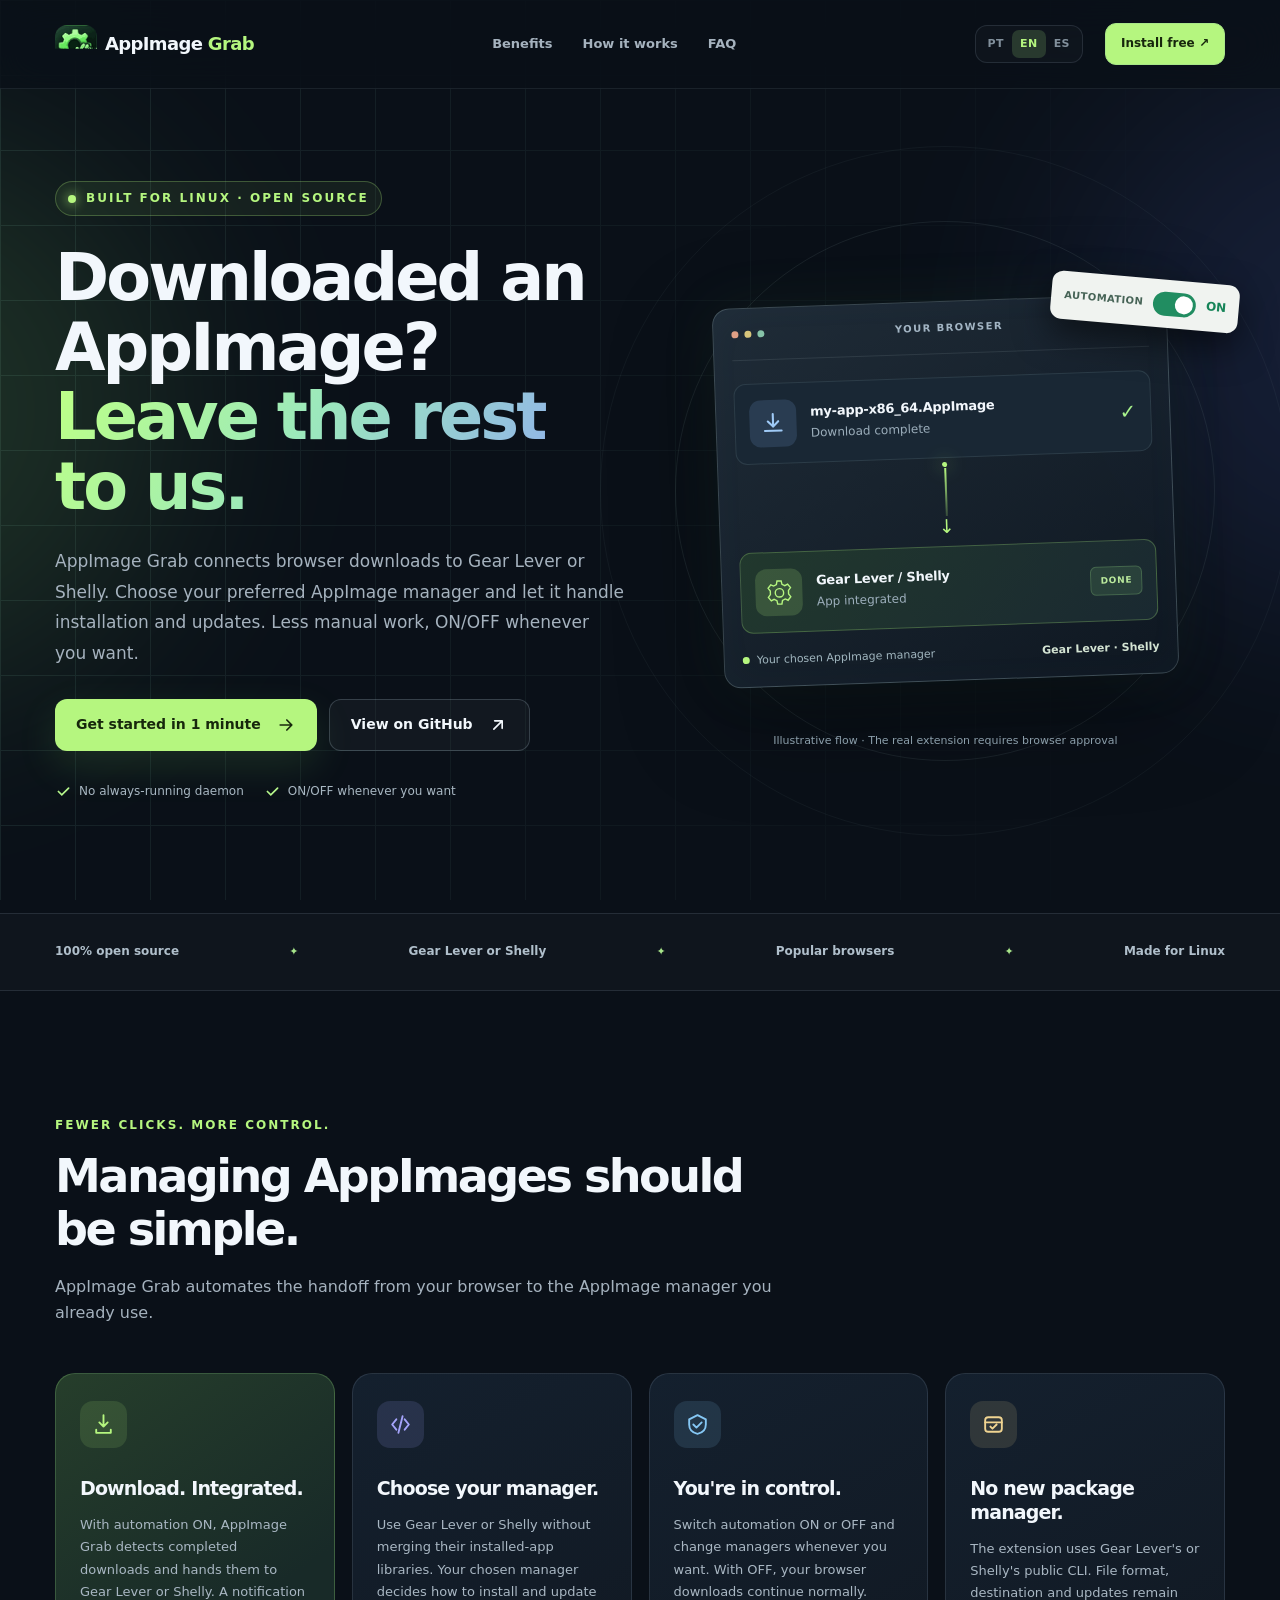
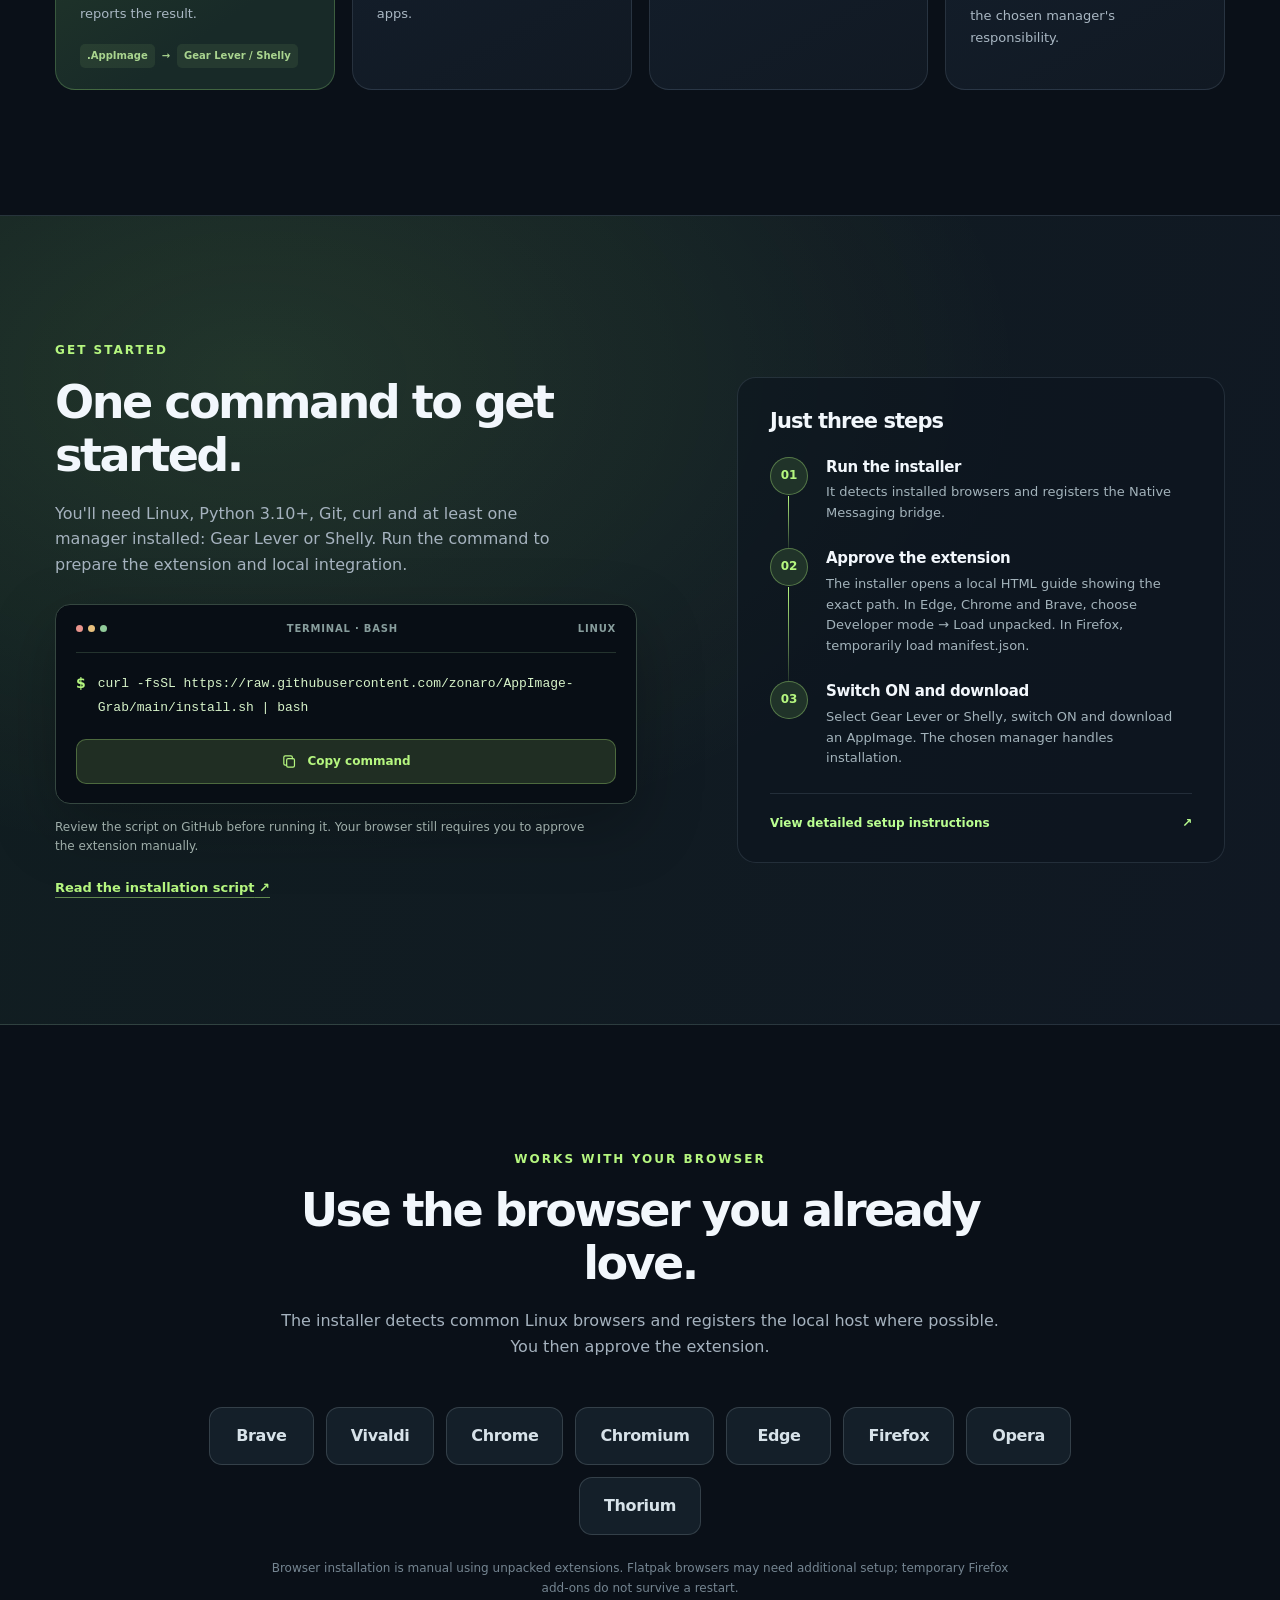
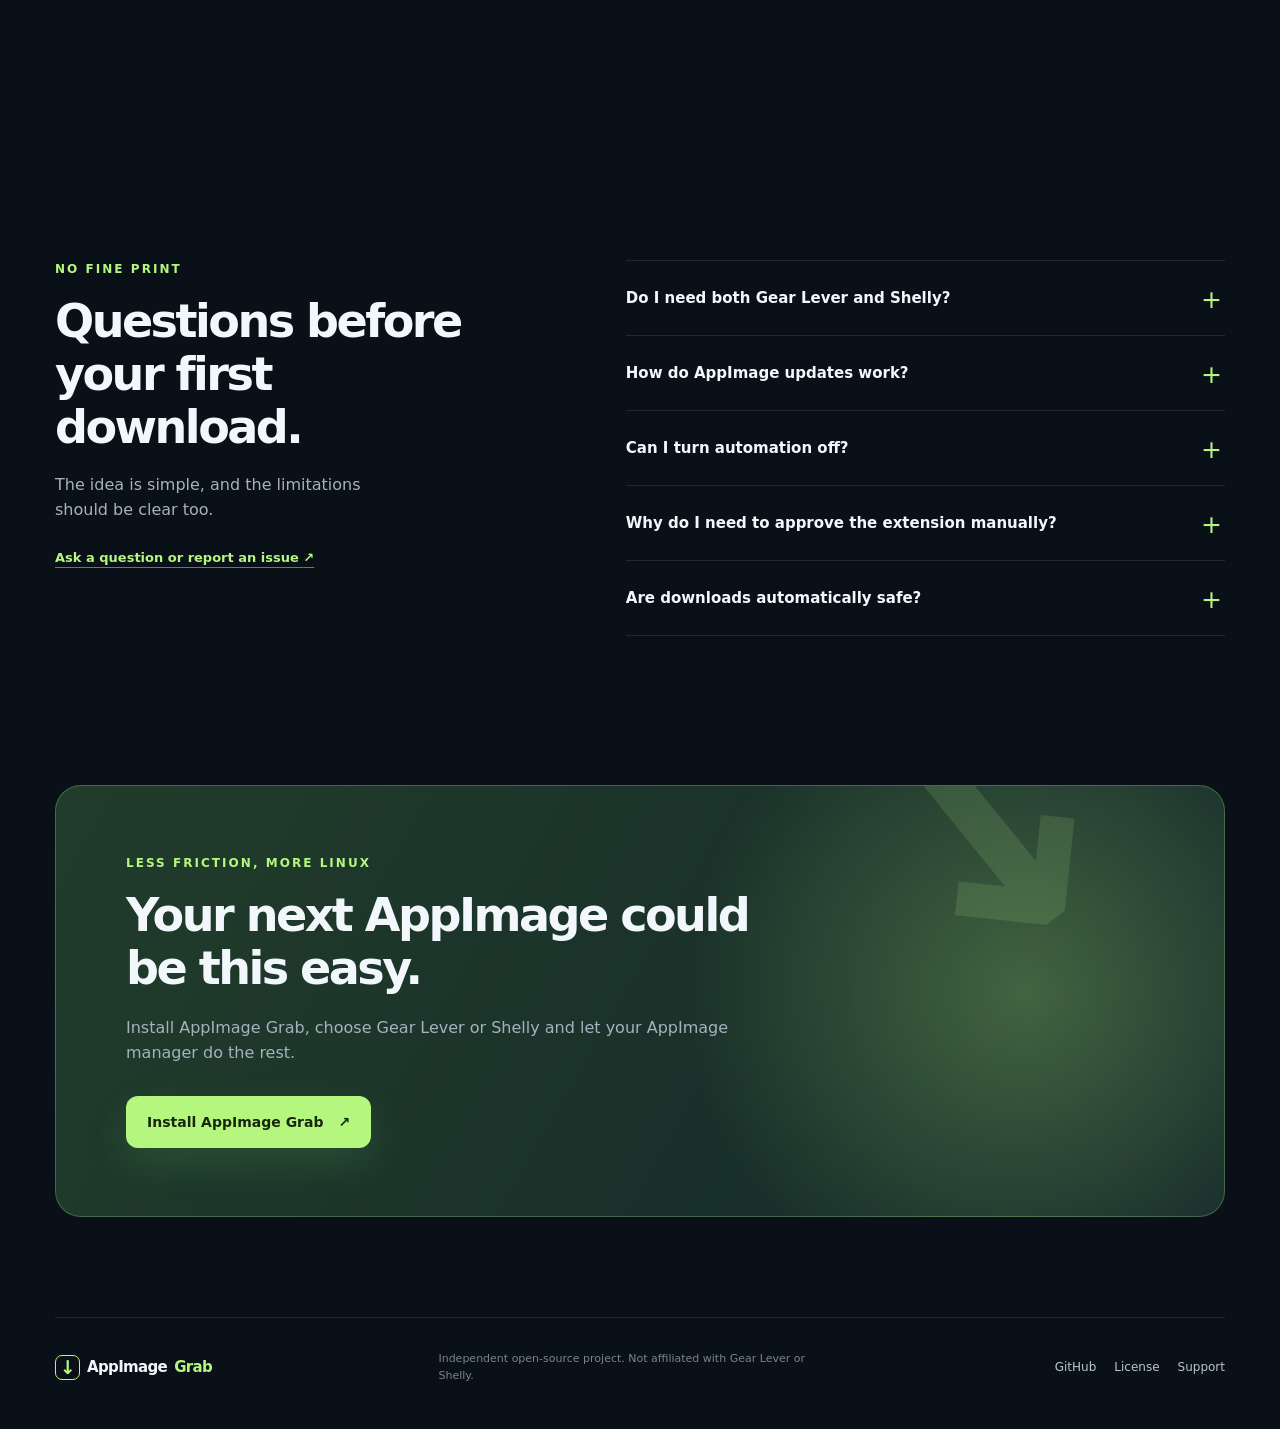
==== commit d479ba71: "feat: rebrand as AppImage Grab with new extension identity and Shelly backend" ====
--- a/docs/index.html
+++ b/docs/index.html
@@ -5,23 +5,23 @@
   <meta name="viewport" content="width=device-width, initial-scale=1">
   <meta name="theme-color" content="#0a1018">
   <meta name="color-scheme" content="dark">
-  <meta name="description" content="Baixe AppImages pelo navegador e integre-as automaticamente ao Gear Lever. Fontes de atualização GitHub, GitLab e Codeberg quando identificadas. Linux, código aberto e controle ON/OFF.">
+  <meta name="description" content="Integre AppImages do navegador ao Gear Lever ou Shelly no Linux. Escolha o gerenciador, acompanhe instalações e controle a automação com ON/OFF.">
   <meta property="og:type" content="website">
-  <meta property="og:site_name" content="Gear Lever Grab">
-  <meta property="og:title" content="Gear Lever Grab — do download à atualização">
-  <meta property="og:description" content="Seu navegador e o Gear Lever trabalhando juntos. Instale com um comando e controle a automação com ON/OFF.">
-  <meta property="og:url" content="https://zonaro.github.io/gear-lever-grab/">
+  <meta property="og:site_name" content="AppImage Grab">
+  <meta property="og:title" content="AppImage Grab — downloads integrados ao seu gerenciador">
+  <meta property="og:description" content="AppImage Grab integra seus downloads ao Gear Lever ou Shelly. Escolha o seu gerenciador de AppImages.">
+  <meta property="og:url" content="https://zonaro.github.io/AppImage-Grab/">
   <meta name="twitter:card" content="summary">
-  <link rel="canonical" href="https://zonaro.github.io/gear-lever-grab/">
-  <link rel="alternate" hreflang="pt-BR" href="https://zonaro.github.io/gear-lever-grab/?lang=pt-BR">
-  <link rel="alternate" hreflang="en" href="https://zonaro.github.io/gear-lever-grab/?lang=en">
-  <link rel="alternate" hreflang="es" href="https://zonaro.github.io/gear-lever-grab/?lang=es">
-  <link rel="alternate" hreflang="x-default" href="https://zonaro.github.io/gear-lever-grab/">
+  <link rel="canonical" href="https://zonaro.github.io/AppImage-Grab/">
+  <link rel="alternate" hreflang="pt-BR" href="https://zonaro.github.io/AppImage-Grab/?lang=pt-BR">
+  <link rel="alternate" hreflang="en" href="https://zonaro.github.io/AppImage-Grab/?lang=en">
+  <link rel="alternate" hreflang="es" href="https://zonaro.github.io/AppImage-Grab/?lang=es">
+  <link rel="alternate" hreflang="x-default" href="https://zonaro.github.io/AppImage-Grab/">
   <link rel="icon" href="./assets/favicon.png" type="image/png">
   <link rel="stylesheet" href="./assets/styles.css">
   <script defer src="./assets/i18n.js"></script>
   <script defer src="./assets/main.js"></script>
-  <title>Gear Lever Grab — do download à atualização</title>
+  <title>AppImage Grab — downloads integrados ao seu gerenciador</title>
 </head>
 <body>
   <a class="skip-link" href="#content" data-i18n="a11y.skip">Pular para o conteúdo</a>
@@ -30,9 +30,9 @@
 
   <header class="site-header">
     <div class="shell header-inner">
-      <a class="brand" href="#top" aria-label="Gear Lever Grab">
+      <a class="brand" href="#top" aria-label="AppImage Grab">
         <span class="brand-mark" aria-hidden="true"><img src="./assets/favicon.png" alt="" width="42" height="42"></span>
-        <span>Gear Lever <strong>Grab</strong></span>
+        <span>AppImage <strong>Grab</strong></span>
       </a>
       <nav class="desktop-nav" aria-label="Principal" data-i18n-aria="a11y.nav">
         <a href="#benefits" data-i18n="nav.benefits">Benefícios</a>
@@ -55,17 +55,17 @@
       <div class="hero-copy">
         <div class="eyebrow"><span class="signal" aria-hidden="true"></span><span data-i18n="hero.eyebrow">FEITO PARA LINUX · CÓDIGO ABERTO</span></div>
         <h1 id="hero-title"><span data-i18n="hero.line1">Baixou uma AppImage?</span><span class="gradient-text" data-i18n="hero.line2">Deixa o resto com a gente.</span></h1>
-        <p class="hero-description" data-i18n="hero.description">O Gear Lever Grab conecta os downloads do navegador ao Gear Lever: integra seus aplicativos e configura fontes de atualização quando reconhece o release. Menos trabalho manual, mais tempo para usar seu Linux.</p>
+        <p class="hero-description" data-i18n="hero.description">O AppImage Grab conecta downloads do navegador ao Gear Lever ou Shelly. Você escolhe o gerenciador e ele cuida da instalação e das atualizações. Sem duplicar ferramentas, com controle ON/OFF.</p>
         <div class="hero-buttons">
           <a class="button button-primary" href="#install"><span data-i18n="hero.cta">Começar em 1 minuto</span><svg aria-hidden="true" viewBox="0 0 24 24" fill="none"><path d="M5 12h14m-6-6 6 6-6 6" stroke="currentColor" stroke-width="2" stroke-linecap="round" stroke-linejoin="round"/></svg></a>
-          <a class="button button-outline" href="https://github.com/zonaro/gear-lever-grab" target="_blank" rel="noopener noreferrer"><span data-i18n="hero.github">Ver no GitHub</span><svg aria-hidden="true" viewBox="0 0 24 24" fill="none"><path d="M7 17 17 7M8 7h9v9" stroke="currentColor" stroke-width="2" stroke-linecap="round" stroke-linejoin="round"/></svg></a>
+          <a class="button button-outline" href="https://github.com/zonaro/AppImage-Grab" target="_blank" rel="noopener noreferrer"><span data-i18n="hero.github">Ver no GitHub</span><svg aria-hidden="true" viewBox="0 0 24 24" fill="none"><path d="M7 17 17 7M8 7h9v9" stroke="currentColor" stroke-width="2" stroke-linecap="round" stroke-linejoin="round"/></svg></a>
         </div>
         <div class="hero-notes">
           <span><svg viewBox="0 0 20 20" aria-hidden="true"><path d="m4 10 4 4 8-8" stroke="currentColor" fill="none" stroke-width="2" stroke-linecap="round"/></svg><span data-i18n="hero.note1">Sem daemon permanente</span></span>
           <span><svg viewBox="0 0 20 20" aria-hidden="true"><path d="m4 10 4 4 8-8" stroke="currentColor" fill="none" stroke-width="2" stroke-linecap="round"/></svg><span data-i18n="hero.note2">ON/OFF quando quiser</span></span>
         </div>
       </div>
-      <div class="hero-visual" aria-label="Ilustração do fluxo de download para o Gear Lever" data-i18n-aria="visual.label">
+      <div class="hero-visual" aria-label="Ilustração do fluxo de download para o gerenciador de AppImages selecionado" data-i18n-aria="visual.label">
         <div class="visual-orbit orbit-a" aria-hidden="true"></div>
         <div class="visual-orbit orbit-b" aria-hidden="true"></div>
         <div class="app-window">
@@ -82,11 +82,11 @@
           <div class="connection" aria-hidden="true"><span class="connection-dot"></span><span class="connection-line"></span><span class="connection-arrow">↓</span></div>
           <div class="gearlever-tile">
             <div class="gear-icon" aria-hidden="true"><svg viewBox="0 0 40 40" fill="none"><path d="M17 3h6l1 5 4 2 4-2 4 5-3 4v5l3 4-4 5-4-2-4 2-1 5h-6l-1-5-4-2-4 2-4-5 3-4v-5l-3-4 4-5 4 2 4-2 1-5Z" stroke="currentColor" stroke-width="2"/><circle cx="20" cy="20" r="6" stroke="currentColor" stroke-width="2"/></svg></div>
-            <div class="tile-copy"><strong>Gear Lever</strong><span data-i18n="visual.integrated">Aplicativo integrado</span></div>
+            <div class="tile-copy"><strong>Gear Lever / Shelly</strong><span data-i18n="visual.integrated">Aplicativo integrado</span></div>
             <span class="pill-success" data-i18n="visual.done">PRONTO</span>
           </div>
           <div class="source-row">
-            <span class="source-led" aria-hidden="true"></span><span data-i18n="visual.source">Fonte de atualização detectada</span><strong>GitHub Releases</strong>
+            <span class="source-led" aria-hidden="true"></span><span data-i18n="visual.source">Gerenciador escolhido pelo usuário</span><strong>Gear Lever · Shelly</strong>
           </div>
         </div>
         <div class="floating-toggle">
@@ -101,7 +101,7 @@
     <section class="trust-strip" aria-label="Características" data-i18n-aria="a11y.highlights">
       <div class="shell trust-inner">
         <span data-i18n="strip.one">100% código aberto</span><i aria-hidden="true">✦</i>
-        <span data-i18n="strip.two">Sem substituir o Gear Lever</span><i aria-hidden="true">✦</i>
+        <span data-i18n="strip.two">Gear Lever ou Shelly</span><i aria-hidden="true">✦</i>
         <span data-i18n="strip.three">Para navegadores populares</span><i aria-hidden="true">✦</i>
         <span data-i18n="strip.four">Feito para Linux</span>
       </div>
@@ -111,29 +111,29 @@
       <div class="section-heading">
         <p class="section-tag" data-i18n="benefits.tag">MENOS CLIQUES. MAIS CONTROLE.</p>
         <h2 id="benefits-title" data-i18n="benefits.title">Seu fluxo de AppImages merece ser simples.</h2>
-        <p data-i18n="benefits.description">O Grab resolve a parte repetitiva. O Gear Lever continua fazendo o trabalho que já faz bem.</p>
+        <p data-i18n="benefits.description">O AppImage Grab automatiza o caminho do download até o gerenciador que você já usa.</p>
       </div>
       <div class="benefit-grid">
         <article class="feature feature-highlight">
           <div class="feature-icon" aria-hidden="true"><svg viewBox="0 0 24 24" fill="none"><path d="M12 3v11m0 0-4-4m4 4 4-4M5 17v3h14v-3" stroke="currentColor" stroke-width="1.8" stroke-linecap="round" stroke-linejoin="round"/></svg></div>
           <h3 data-i18n="features.download.title">Baixou, integrou.</h3>
-          <p data-i18n="features.download.text">Quando está ON, o Grab detecta o fim de um download AppImage e o envia ao Gear Lever. Sem arrastar arquivo de uma janela para outra.</p>
-          <div class="feature-decoration" aria-hidden="true"><span>.AppImage</span><span>→</span><span>Gear Lever</span></div>
+          <p data-i18n="features.download.text">Com ON, o AppImage Grab identifica o download concluído e o envia ao Gear Lever ou Shelly. Uma notificação informa o resultado.</p>
+          <div class="feature-decoration" aria-hidden="true"><span>.AppImage</span><span>→</span><span>Gear Lever / Shelly</span></div>
         </article>
         <article class="feature">
           <div class="feature-icon violet" aria-hidden="true"><svg viewBox="0 0 24 24" fill="none"><path d="M8 7 4 12l4 5m8-10 4 5-4 5M14 4l-4 16" stroke="currentColor" stroke-width="1.8" stroke-linecap="round" stroke-linejoin="round"/></svg></div>
-          <h3 data-i18n="features.sources.title">Updates no caminho certo.</h3>
-          <p data-i18n="features.sources.text">Reconhece links de releases GitHub, GitLab e Codeberg e registra a fonte no Gear Lever quando possível. Sem adivinhar repositórios.</p>
+          <h3 data-i18n="features.sources.title">Escolha o seu gerenciador.</h3>
+          <p data-i18n="features.sources.text">Use Gear Lever ou Shelly, sem misturar suas bibliotecas. O aplicativo escolhido decide como instalar e gerenciar atualizações.</p>
         </article>
         <article class="feature">
           <div class="feature-icon blue" aria-hidden="true"><svg viewBox="0 0 24 24" fill="none"><path d="M12 3 4 7v5c0 5 3.4 8 8 9 4.6-1 8-4 8-9V7l-8-4Zm-4 9 3 3 5-5" stroke="currentColor" stroke-width="1.8" stroke-linecap="round" stroke-linejoin="round"/></svg></div>
           <h3 data-i18n="features.control.title">Você decide quando.</h3>
-          <p data-i18n="features.control.text">Um toggle ON/OFF no navegador liga ou desliga a integração. Com OFF, seus downloads continuam exatamente como antes.</p>
+          <p data-i18n="features.control.text">Ative ou desative a integração e troque o gerenciador quando quiser. O navegador continua baixando normalmente com OFF.</p>
         </article>
         <article class="feature">
           <div class="feature-icon gold" aria-hidden="true"><svg viewBox="0 0 24 24" fill="none"><rect x="4" y="5" width="16" height="14" rx="3" stroke="currentColor" stroke-width="1.8"/><path d="M4 10h16m-11 4 2 2 4-4" stroke="currentColor" stroke-width="1.8" stroke-linecap="round" stroke-linejoin="round"/></svg></div>
-          <h3 data-i18n="features.native.title">Aproveita o Gear Lever.</h3>
-          <p data-i18n="features.native.text">Nada de substituir o gerenciador. A integração utiliza a CLI existente e respeita as configurações de pasta e movimentação do Gear Lever.</p>
+          <h3 data-i18n="features.native.title">Sem reinventar o gerenciador.</h3>
+          <p data-i18n="features.native.text">A extensão usa a CLI pública do Gear Lever ou Shelly. Arquivos, formato, destino e atualizações ficam por conta do aplicativo escolhido.</p>
         </article>
       </div>
     </section>
@@ -143,10 +143,10 @@
         <div class="install-copy">
           <p class="section-tag" data-i18n="install.tag">COMECE AGORA</p>
           <h2 id="install-title" data-i18n="install.title">Um comando para começar.</h2>
-          <p data-i18n="install.description">Linux, Gear Lever instalado, Python 3.10+, Git e curl. Cole o comando abaixo no terminal para instalar o serviço local e preparar a extensão.</p>
+          <p data-i18n="install.description">Linux, Python 3.10+, Git, curl e pelo menos um gerenciador instalado: Gear Lever ou Shelly. Rode o comando para preparar a extensão e a integração local.</p>
           <div class="terminal" role="group" aria-label="Comando de instalação" data-i18n-aria="install.commandLabel">
             <div class="terminal-top"><span class="terminal-lights" aria-hidden="true"><i></i><i></i><i></i></span><span>Terminal · bash</span><span>Linux</span></div>
-            <div class="terminal-command"><span class="prompt" aria-hidden="true">$</span><code id="install-command">curl -fsSL https://raw.githubusercontent.com/zonaro/gear-lever-grab/main/install.sh | bash</code></div>
+            <div class="terminal-command"><span class="prompt" aria-hidden="true">$</span><code id="install-command">curl -fsSL https://raw.githubusercontent.com/zonaro/AppImage-Grab/main/install.sh | bash</code></div>
             <button type="button" id="copy-command" class="copy-button">
               <svg aria-hidden="true" viewBox="0 0 24 24" fill="none"><rect x="8" y="8" width="11" height="12" rx="2" stroke="currentColor" stroke-width="1.7"/><path d="M16 8V6a2 2 0 0 0-2-2H6a2 2 0 0 0-2 2v9a2 2 0 0 0 2 2h2" stroke="currentColor" stroke-width="1.7" stroke-linecap="round"/></svg>
               <span data-i18n="install.copy">Copiar comando</span>
@@ -154,14 +154,14 @@
           </div>
           <p class="install-note" data-i18n="install.note">Confira o script no GitHub antes de executá-lo. A instalação da extensão no navegador exige confirmação manual.</p>
           <p id="copy-status" class="screen-reader-only" role="status" aria-live="polite"></p>
-          <a class="text-link" href="https://github.com/zonaro/gear-lever-grab/blob/main/install.sh" target="_blank" rel="noopener noreferrer"><span data-i18n="install.review">Ler o script de instalação</span><span aria-hidden="true"> ↗</span></a>
+          <a class="text-link" href="https://github.com/zonaro/AppImage-Grab/blob/main/install.sh" target="_blank" rel="noopener noreferrer"><span data-i18n="install.review">Ler o script de instalação</span><span aria-hidden="true"> ↗</span></a>
         </div>
         <div class="setup-steps" id="how">
           <h3 data-i18n="setup.title">Em três passos</h3>
           <div class="step"><span class="step-number">01</span><div><h4 data-i18n="setup.one.title">Execute o instalador</h4><p data-i18n="setup.one.text">Ele detecta navegadores instalados e registra o serviço Native Messaging.</p></div></div>
-          <div class="step"><span class="step-number">02</span><div><h4 data-i18n="setup.two.title">Autorize a extensão</h4><p data-i18n="setup.two.text">O instalador abre um guia HTML com o caminho exato da extensão. Autorize o carregamento manual em seu navegador.</p></div></div>
-          <div class="step"><span class="step-number">03</span><div><h4 data-i18n="setup.three.title">Ligue o ON e baixe</h4><p data-i18n="setup.three.text">Ative o toggle. Ao baixar uma AppImage compatível, o Grab encaminha a integração ao Gear Lever.</p></div></div>
-          <a class="setup-doc-link" href="https://github.com/zonaro/gear-lever-grab#instala%C3%A7%C3%A3o-linux" target="_blank" rel="noopener noreferrer"><span data-i18n="setup.guide">Ver instruções detalhadas</span> <span aria-hidden="true">↗</span></a>
+          <div class="step"><span class="step-number">02</span><div><h4 data-i18n="setup.two.title">Autorize a extensão</h4><p data-i18n="setup.two.text">O instalador abre um guia HTML com o caminho exato. No Edge, Chrome e Brave, use Modo do desenvolvedor → Carregar sem compactação. No Firefox, carregue temporariamente o manifest.json.</p></div></div>
+          <div class="step"><span class="step-number">03</span><div><h4 data-i18n="setup.three.title">Ligue o ON e baixe</h4><p data-i18n="setup.three.text">Escolha Gear Lever ou Shelly, ative ON e baixe uma AppImage. O gerenciador selecionado cuida da integração.</p></div></div>
+          <a class="setup-doc-link" href="https://github.com/zonaro/AppImage-Grab#instala%C3%A7%C3%A3o-linux" target="_blank" rel="noopener noreferrer"><span data-i18n="setup.guide">Ver instruções detalhadas</span> <span aria-hidden="true">↗</span></a>
         </div>
       </div>
     </section>
@@ -175,7 +175,7 @@
       <div class="browser-list" aria-label="Navegadores" data-i18n-aria="browsers.list">
         <span>Brave</span><span>Vivaldi</span><span>Chrome</span><span>Chromium</span><span>Edge</span><span>Firefox</span><span>Opera</span><span>Thorium</span>
       </div>
-      <p class="browsers-footnote" data-i18n="browsers.note">Compatibilidade depende do empacotamento do navegador. Navegadores Flatpak podem exigir configuração adicional; Firefox sem assinatura requer instalação temporária.</p>
+      <p class="browsers-footnote" data-i18n="browsers.note">A instalação é manual, com extensões descompactadas. Navegadores Flatpak podem exigir ajustes adicionais; no Firefox, a instalação temporária não persiste após reiniciar.</p>
     </section>
 
     <section class="section shell" id="faq" aria-labelledby="faq-title">
@@ -184,28 +184,28 @@
           <p class="section-tag" data-i18n="faq.tag">SEM LETRAS MIÚDAS</p>
           <h2 id="faq-title" data-i18n="faq.title">As dúvidas antes do primeiro download.</h2>
           <p data-i18n="faq.description">A ideia é simples. E as limitações também precisam ficar claras.</p>
-          <a class="text-link" href="https://github.com/zonaro/gear-lever-grab/issues" target="_blank" rel="noopener noreferrer"><span data-i18n="faq.issue">Pergunte ou reporte no GitHub</span> <span aria-hidden="true">↗</span></a>
+          <a class="text-link" href="https://github.com/zonaro/AppImage-Grab/issues" target="_blank" rel="noopener noreferrer"><span data-i18n="faq.issue">Pergunte ou reporte no GitHub</span> <span aria-hidden="true">↗</span></a>
         </div>
         <div class="faq-items">
-          <details><summary data-i18n="faq.one.q">Preciso ter o Gear Lever instalado?</summary><p data-i18n="faq.one.a">Sim. O Grab é uma ponte para o Gear Lever, não um substituto. Ele usa a CLI do aplicativo para integrar AppImages e configurar fontes de atualização.</p></details>
-          <details><summary data-i18n="faq.two.q">Ele atualiza todos os AppImages sozinho?</summary><p data-i18n="faq.two.a">Não. O Grab registra fontes de atualização quando reconhece a origem; o Gear Lever continua responsável por verificar e aplicar updates. Nem todo download permite identificar uma fonte confiável.</p></details>
+          <details><summary data-i18n="faq.one.q">Preciso instalar Gear Lever e Shelly?</summary><p data-i18n="faq.one.a">Não. Basta um dos dois. Escolha Gear Lever ou Shelly no popup; suas bibliotecas continuam separadas, sem migração automática.</p></details>
+          <details><summary data-i18n="faq.two.q">Como funcionam as atualizações?</summary><p data-i18n="faq.two.a">Cada gerenciador cuida das atualizações. O Gear Lever permite ações individuais; no Shelly, a CLI disponível atualiza todas as AppImages com atualização de uma vez, mediante confirmação.</p></details>
           <details><summary data-i18n="faq.three.q">Posso desligar a automação?</summary><p data-i18n="faq.three.a">Sim. O toggle OFF desativa novas integrações automáticas sem interromper nem modificar os downloads do navegador.</p></details>
           <details><summary data-i18n="faq.four.q">Por que preciso autorizar a extensão manualmente?</summary><p data-i18n="faq.four.a">Os navegadores exigem autorização para extensões carregadas localmente. O instalador prepara os arquivos e registra o host, mas não contorna essas proteções.</p></details>
-          <details><summary data-i18n="faq.five.q">O download é seguro por padrão?</summary><p data-i18n="faq.five.a">O Grab valida formato e caminho, não executa a AppImage diretamente e só processa downloads HTTPS. Isso não comprova a autenticidade do aplicativo: baixe apenas de fontes confiáveis. O Gear Lever pode ler metadados durante a integração.</p></details>
+          <details><summary data-i18n="faq.five.q">O download é seguro por padrão?</summary><p data-i18n="faq.five.a">O Grab não executa AppImages nem inspeciona seu formato. Ele verifica apenas o caminho recebido pelo serviço local e entrega o arquivo ao gerenciador escolhido. Baixe arquivos somente de fontes confiáveis.</p></details>
         </div>
       </div>
     </section>
 
     <section class="shell closing" aria-labelledby="closing-title">
       <div class="closing-art" aria-hidden="true">↘</div>
-      <div class="closing-content"><p class="section-tag" data-i18n="closing.tag">MENOS FRICÇÃO, MAIS LINUX</p><h2 id="closing-title" data-i18n="closing.title">Seu próximo AppImage pode ser muito mais fácil.</h2><p data-i18n="closing.text">Instale o Grab, ative quando quiser e deixe o Gear Lever cuidar da organização.</p><a class="button button-primary" href="#install"><span data-i18n="closing.cta">Instalar Gear Lever Grab</span><span aria-hidden="true">↗</span></a></div>
+      <div class="closing-content"><p class="section-tag" data-i18n="closing.tag">MENOS FRICÇÃO, MAIS LINUX</p><h2 id="closing-title" data-i18n="closing.title">Seu próximo AppImage pode ser muito mais fácil.</h2><p data-i18n="closing.text">Instale o AppImage Grab, escolha Gear Lever ou Shelly e deixe as instalações com seu gerenciador.</p><a class="button button-primary" href="#install"><span data-i18n="closing.cta">Instalar AppImage Grab</span><span aria-hidden="true">↗</span></a></div>
     </section>
   </main>
 
   <footer class="footer shell">
-    <a class="brand footer-brand" href="#top"><span class="brand-mark mini" aria-hidden="true">↓</span>Gear Lever <strong>Grab</strong></a>
-    <p data-i18n="footer.note">Projeto independente e de código aberto. Não é afiliado ao Gear Lever.</p>
-    <div class="footer-links"><a href="https://github.com/zonaro/gear-lever-grab" target="_blank" rel="noopener noreferrer">GitHub</a><a href="https://github.com/zonaro/gear-lever-grab/blob/main/LICENSE" target="_blank" rel="noopener noreferrer" data-i18n="footer.license">Licença</a><a href="https://github.com/zonaro/gear-lever-grab/issues" target="_blank" rel="noopener noreferrer" data-i18n="footer.support">Suporte</a></div>
+    <a class="brand footer-brand" href="#top"><span class="brand-mark mini" aria-hidden="true">↓</span>AppImage <strong>Grab</strong></a>
+    <p data-i18n="footer.note">Projeto independente e de código aberto; não afiliado ao Gear Lever ou Shelly.</p>
+    <div class="footer-links"><a href="https://github.com/zonaro/AppImage-Grab" target="_blank" rel="noopener noreferrer">GitHub</a><a href="https://github.com/zonaro/AppImage-Grab/blob/main/LICENSE" target="_blank" rel="noopener noreferrer" data-i18n="footer.license">Licença</a><a href="https://github.com/zonaro/AppImage-Grab/issues" target="_blank" rel="noopener noreferrer" data-i18n="footer.support">Suporte</a></div>
   </footer>
 </body>
 </html>
--- a/docs/assets/styles.css
+++ b/docs/assets/styles.css
@@ -1,4 +1,4 @@
-/* Gear Lever Grab landing • static, dependency-free, responsive */
+/* AppImage Grab landing • static, dependency-free, responsive */
 :root {
   font-family: Inter, ui-sans-serif, system-ui, -apple-system, BlinkMacSystemFont, "Segoe UI", sans-serif;
   color-scheme: dark;
